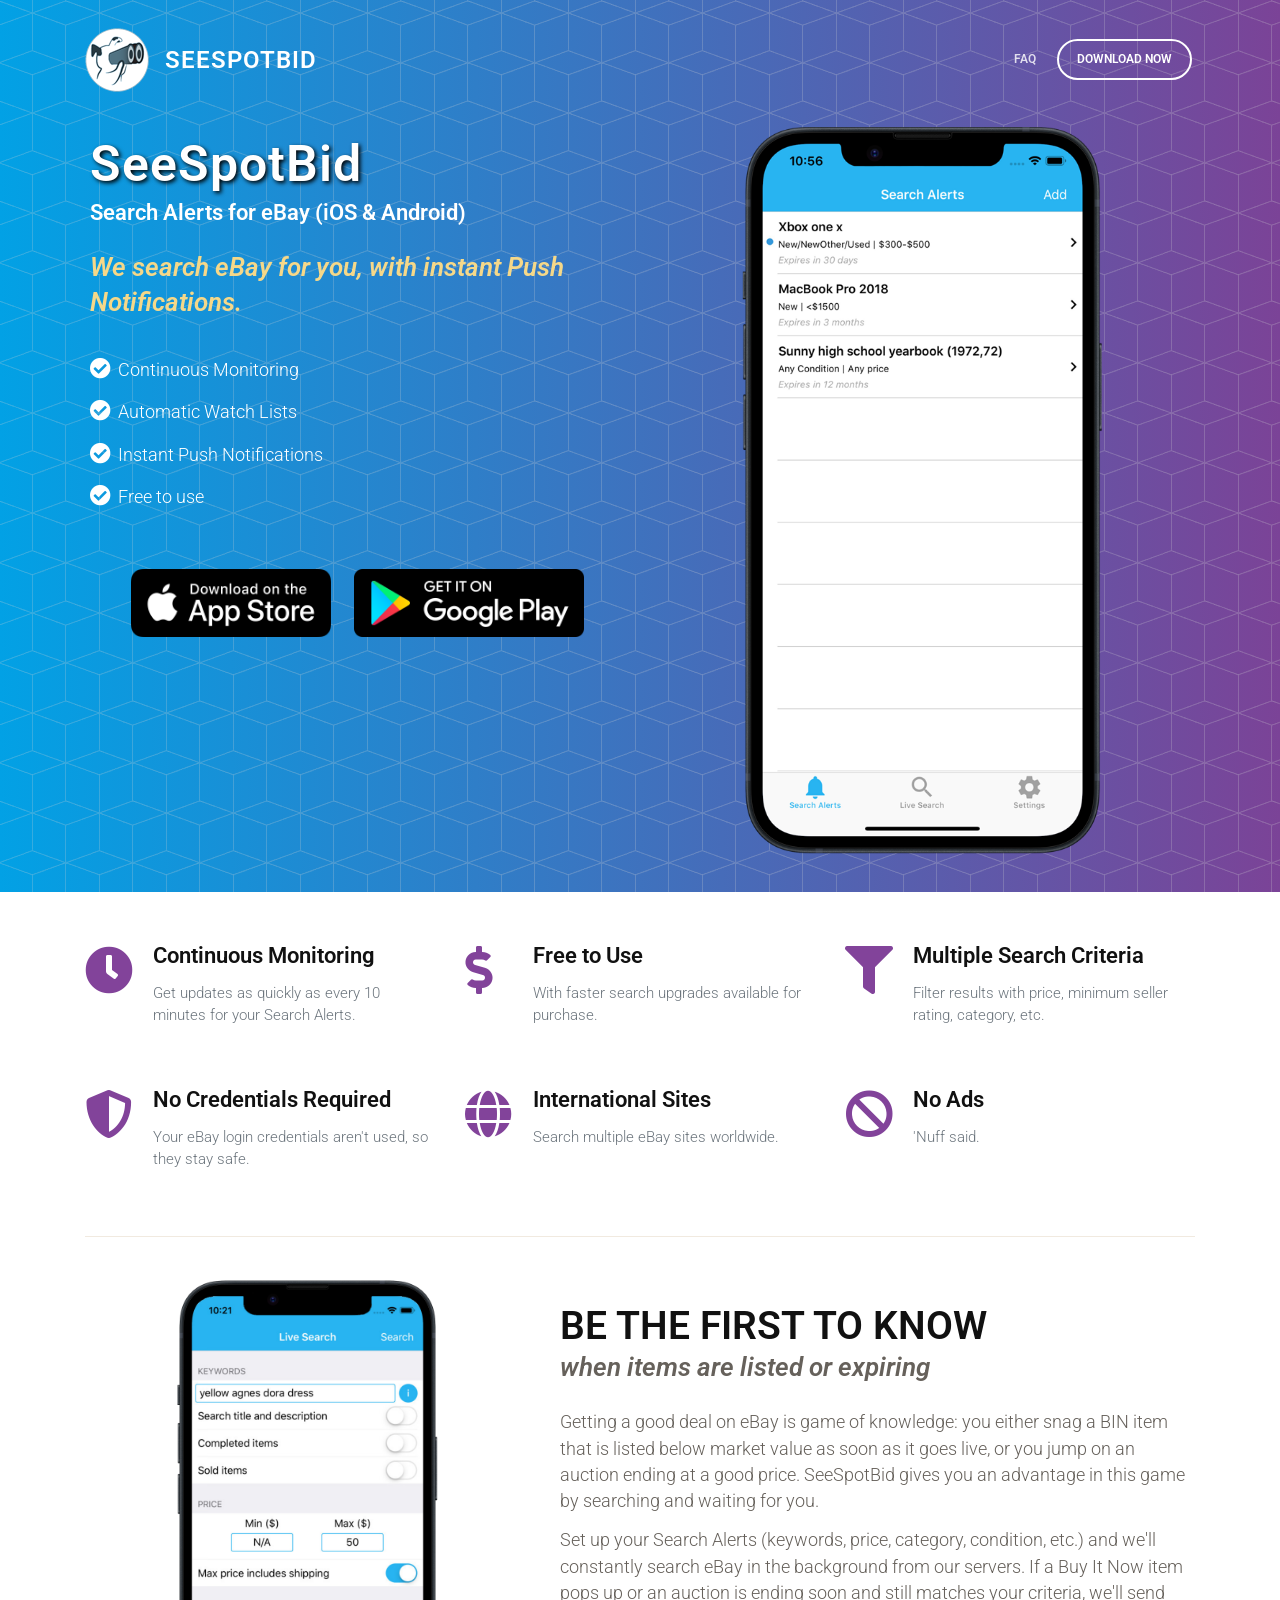
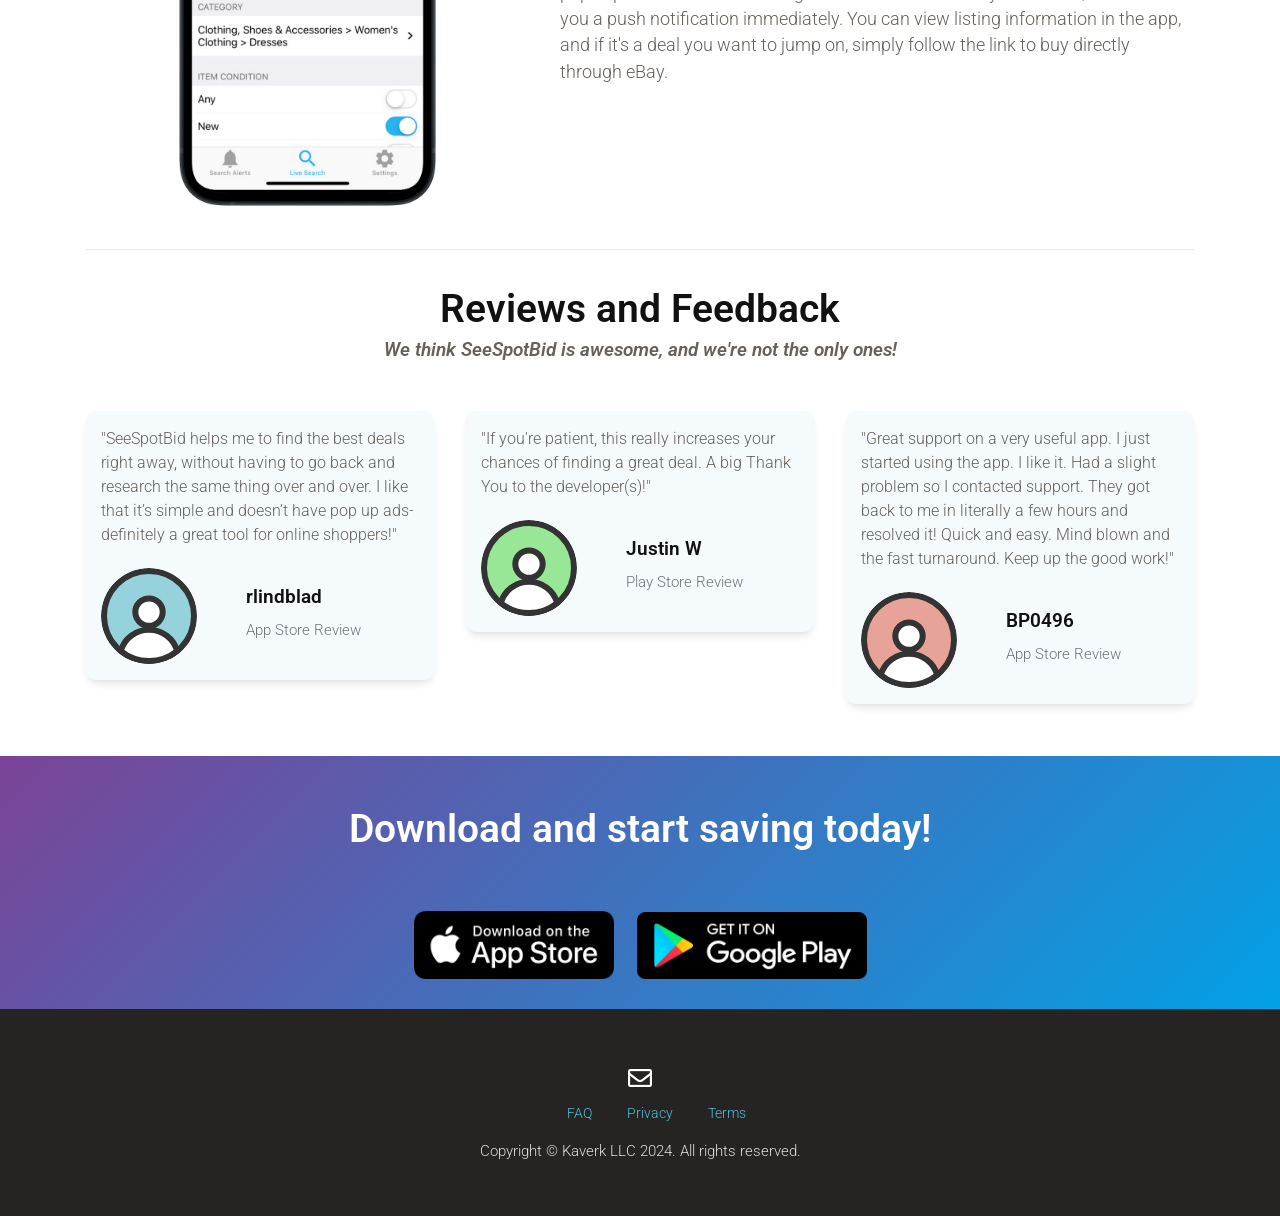
==== index.html @ 59565421 "Adding X advertising tracking code for the ios and android download buttons" ====
<!DOCTYPE html>
<html lang="en-US">

<head>
  <meta charset="UTF-8">
  <meta http-equiv="X-UA-Compatible" content="IE=edge">
  <meta name="viewport" content="width=device-width, initial-scale=1">
  <title>SeeSpotBid - Search Alerts for eBay</title>
  <link href="https://fonts.googleapis.com/css?family=Dosis:600|Roboto:400,700" rel="stylesheet">
  <link rel="stylesheet" href="https://use.fontawesome.com/releases/v5.6.3/css/all.css"
    integrity="sha384-UHRtZLI+pbxtHCWp1t77Bi1L4ZtiqrqD80Kn4Z8NTSRyMA2Fd33n5dQ8lWUE00s/" crossorigin="anonymous">
  <link href="css/bootstrap.min.css?ver=1.1.0" rel="stylesheet">
  <link href="css/paper-kit.min.css?ver=1.1.0" rel="stylesheet">
  <link href="css/main.css?ver=1.1.0" rel="stylesheet">
  <link rel="shortcut icon" href="images/logo.png">
  <style>
    table {
      border-collapse: separate;
      border-spacing: 0;
      width: 100%;
      border: 1px solid #ddd;
      border-radius: 6px;
    }

    th,
    td {
      text-align: center;
      padding: 16px;
    }

    th:first-child,
    td:first-child {
      text-align: left;
    }

    tr:nth-child(even) {
      background-color: #f2f2f2
    }

    .fa-check {
      color: green;
    }

    .fa-remove {
      color: red;
    }

    @media (min-width: 768px) and (max-width: 991.98px) {
    .adjust-iphone-livesearch-image {
      margin-left: -30px;
      margin-top: 20px;
      margin-right: auto;
      display: block
    }
  }
  </style>


  <!-- Smart App Banner -->
  <meta name="apple-itunes-app" content="app-id=1452120217">

  <!-- Twitter conversion tracking base code (SeeSpotBid account)-->
<script>
  !function(e,t,n,s,u,a){e.twq||(s=e.twq=function(){s.exe?s.exe.apply(s,arguments):s.queue.push(arguments);
  },s.version='1.1',s.queue=[],u=t.createElement(n),u.async=!0,u.src='https://static.ads-twitter.com/uwt.js',
  a=t.getElementsByTagName(n)[0],a.parentNode.insertBefore(u,a))}(window,document,'script');
  twq('config','p8vrf');
  </script>
  <!-- End Twitter conversion tracking base code -->
</head>

<body id="top"></body>
  <header>
    <div class="aa-header">
      <nav class="navbar navbar-expand-md navbar-transparent">
        <div class="container"><img class="img-fluid pr-3 aa-logo-img" src="images/logo.png" alt="logo">
          <a class="navbar-brand px-0 py-0" href="#">SeeSpotBid</a>
          <div class="collapse navbar-collapse">
            <ul class="navbar-nav ml-auto">
              <li class="nav-item"><a class="nav-link" href="faq/index.html">FAQ</a></li>
              <li class="nav-item"><a class="btn btn-outline-neutral btn-round" href="#download">Download Now</a></li>
            </ul>
          </div>
           <button class="navbar-toggler navbar-toggler-right text-white" type="button" data-toggle="collapse" data-target="#navbarResponsive" aria-controls="navbarResponsive" aria-expanded="false" aria-label="Toggle navigation"><i class="fas fa-bars"></i>
            </button>
        </div>
      </nav>
      <div class="container aa-header-content text-left text-white" style="padding: 10px 20px">
        <div class="row">
          <div class="col-md-6 col-sm-12">
        <h1 class="text-white mb-0" style="text-shadow: 2px 2px 4px #000000;">SeeSpotBid</h1>
            <h4 class="text-white mt-1 mb-4"> Search Alerts for eBay (iOS & Android)</h4>
            <h3 class="mt-1 mb-4" style="color: #f5d889;"><i>We search eBay for you, with instant Push Notifications.</i></p></h3>
            <ul class="py-1 list-unstyled">
              <li class="py-2"><i class="fa fa-check-circle pr-4" style="font-size: 1.5em" aria-hidden="true"></i><span
                  style="font-size: 1.25em"> Continuous Monitoring</span></li>
              <li class="py-2"><i class="fa fa-check-circle pr-4" style="font-size: 1.5em" aria-hidden="true"></i><span
                  style="font-size: 1.25em"> Automatic Watch Lists</span></li>
              <li class="py-2"><i class="fa fa-check-circle pr-4" style="font-size: 1.5em" aria-hidden="true"></i><span
                  style="font-size: 1.25em"> Instant Push Notifications</span></li>
              <li class="py-2"><i class="fa fa-check-circle pr-4" style="font-size: 1.5em" aria-hidden="true"></i><span
                  style="font-size: 1.25em"> Free to use</span></li>
              </ul>
            <br />
            <div class="div" style="text-align: center">
              <a class="appStoreLink" href="https://apps.apple.com/us/app/seespotbid/id1452120217?ls=1" onclick="twq('event', 'tw-p8vrf-p8vz8', {});">
                <img class="appStore" style="margin: 0px; padding: 10px; width: 220px" src="images/appstore.png">
              </a>
              <a class="playStoreLink"
                href="https://play.google.com/store/apps/details?id=com.kaverk.seespotbid&hl=en_US" onclick="twq('event', 'tw-p8vrf-p8vz9', {});">
                <img class="playStore" style="margin: 0px; padding: 10px; width: 250px" src="images/playstore.png">
              </a>
            </div>
          </div>
          <div class="col-md-6 col-sm-12 text-right"><img class="img-fluid" style="padding: 10px;"
              src="images/iphone1-ssb.png" alt="Image"></div>
        </div>

      </div>
    </div>
  </header>
  <div class="page-content">
    <div>
      <div class="container">
        <div class="aa-product-details section" id="features" style="padding: 20px 0">
          <div class="row">
            <div class="col-lg-4 col-md-6 col-sm-12">
              <div class="icon icon-danger"><i class="fa fa-clock" aria-hidden="true"></i></div>
              <div class="description">
                <div class="h4">Continuous Monitoring</div>
                <p class="text-muted">Get updates as quickly as every 10 minutes for your Search Alerts.</p>
              </div>
            </div>
            <div class="col-lg-4 col-md-6 col-sm-12">
              <div class="icon icon-danger"><i class="fa fa-dollar-sign" aria-hidden="true"></i></div>
              <div class="description">
                <div class="h4">Free to Use</div>
                <p class="text-muted">With faster search upgrades available for purchase.</p>
              </div>
            </div>
            <div class="col-lg-4 col-md-6 col-sm-12">
              <div class="icon icon-danger"><i class="fa fa-filter" aria-hidden="true"></i></div>
              <div class="description">
                <div class="h4">Multiple Search Criteria</div>
                <p class="text-muted">Filter results with price, minimum seller rating, category, etc.</p>
              </div>
            </div>
            <div class="col-lg-4 col-md-6 col-sm-12">
              <div class="icon icon-danger"><i class="fa fa-shield-alt" aria-hidden="true"></i></div>
              <div class="description">
                <div class="h4">No Credentials Required</div>
                <p class="text-muted">Your eBay login credentials aren't used, so they stay safe.</p>
              </div>
            </div>
            <div class="col-lg-4 col-md-6 col-sm-12">
              <div class="icon icon-danger"><i class="fa fa-globe" aria-hidden="true"></i></div>
              <div class="description">
                <div class="h4">International Sites</div>
                <p class="text-muted">Search multiple eBay sites worldwide.</p>
              </div>
            </div>
            <div class="col-lg-4 col-md-6 col-sm-12">
              <div class="icon icon-danger"><i class="fa fa-ban" aria-hidden="true"></i></div>
              <div class="description">
                <div class="h4">No Ads</div>
                <p class="text-muted">'Nuff said.</p>
              </div>
            </div>
          </div>
        </div>
      </div>
      <div class="container">
        <hr />
      </div>
      <div class="aa-product-features section" style="padding: 20px 0">
        <div class="container">
          <div class="row">
              <div class="col-md-5 col-sm-12 order-2 order-md-1 text-center">
                <img class="img-fluid adjust-iphone-livesearch-image" src="images/iphone-livesearch.png" alt="Image" style="max-width: 325px;"/>
              </div>
            <div class="col-md-7 col-sm-12 order-1 order-md-2">
              <h2 class="title mb-0">BE THE FIRST TO KNOW</h2>
              <p class="h3 pt-0 mt-0 mb-3" style="vertical-align: top"><i>when items are listed or expiring</i></p>
              <p class="pt-2" style="font-size: 1.25em">Getting a good deal on eBay is game of knowledge: you either snag a BIN item that is listed below market value as soon as it goes live, or you jump on an auction 
                ending at a good price. SeeSpotBid gives you an advantage in this game by searching and waiting for you.</p>
                <p class="pt-2" style="font-size: 1.25em">Set up your Search Alerts (keywords, price, category, condition, 
                  etc.) and we'll constantly search eBay in the background from our servers. If a Buy It Now item pops up or an auction is ending soon 
                  and still matches your criteria, we'll send you a push notification immediately. You can view listing information 
                  in the app, and if it's a deal you want to jump on, simply follow the link to buy directly through eBay.</p>
            </div>
          </div>
        </div>
      </div>
      
      <div class="container">
        <hr />
      </div>
      <div class="aa-testimonials-section section" style="padding: 20px 0">
        <div class="container">
          <div class="text-center">
            <h2 class="title mt-0 mb-1">Reviews and Feedback</h2>
            <p class="h5 pt-0 mt-0 mb-5" style="vertical-align: top"><i>We think SeeSpotBid is awesome, and we're not
                the only ones!</i></p>
          </div>
          <div class="aa-testimonials">
            <div class="row">
              <div class="col-md-4 mb-3">
                <div class="aa-testimonials-body px-3 py-3">
                  <p style="font-size: 1rem">"SeeSpotBid helps me to find the best deals right away, without having to go back and research the same thing over and over. I like that it’s simple and doesn’t have pop up ads- definitely a great tool for online shoppers!"</p>
                  <div class="row pt-3">
                    <!-- Avatars created at https://getavataaars.com/ -->
                    <div class="col-lg-5 col-md-12"><img class="img-fluid" src="images/unisex-avatar1.svg" alt="Face 1" />
                    </div>
                    <div class="col-lg-7 col-md-12 pt-3">
                      <div class="h5">rlindblad</div>
                      <p class="text-muted">App Store Review</p>
                    </div>
                  </div>
                </div>
              </div>
              <div class="col-md-4 mb-3">
                <div class="aa-testimonials-body px-3 py-3">
                  <p style="font-size: 1rem">"If you're patient, this really increases your chances of finding a great deal. A big Thank You to the developer(s)!"</p>
                  <div class="row pt-3">
                    <div class="col-lg-5 col-md-12"><img class="img-fluid" src="images/unisex-avatar2.svg" alt="Face 2" />
                    </div>
                    <div class="col-lg-7 col-md-12 pt-3">
                      <div class="h5">Justin W</div>
                      <p class="text-muted">Play Store Review</p>
                    </div>
                  </div>
                </div>
              </div>
              <div class="col-md-4 mb-3">
                <div class="aa-testimonials-body px-3 py-3">
                  <p style="font-size: 1rem">"Great support on a very useful app. I just started using the app. I like it. Had a slight problem so I contacted support. They got back to me in literally a few hours and resolved it! Quick and easy. Mind blown and the fast turnaround. Keep up the good work!"</p>
                  <div class="row pt-3">
                    <div class="col-lg-5 col-md-12"><img class="img-fluid" src="images/unisex-avatar3.svg" alt="Face 3" />
                    </div>
                    <div class="col-lg-7 col-md-12 pt-3">
                      <div class="h5">BP0496</div>
                      <p class="text-muted">App Store Review</p>
                    </div>
                  </div>
                </div>
              </div>
            </div>
          </div>
        </div>
      </div>
      <div class="aa-download-section section bg-gradient" id="download" style="padding: 20px 0">
        <div class="container">
          <div class="h2 text-center text-title text-white pb-5">Download and start saving today! </div>

          <div class="row">
            <div class="col-md-12 col-sm-12" style="text-align: center">
              <a class="appStoreLink" href="https://apps.apple.com/us/app/seespotbid/id1452120217?ls=1" onclick="twq('event', 'tw-p8vrf-p8vz8', {});">
                <img class="appStore" style="margin: 0px; padding: 10px; width: 220px" src="images/appstore.png">
              </a>
              <a class="playStoreLink"
                href="https://play.google.com/store/apps/details?id=com.kaverk.seespotbid&hl=en_US" onclick="twq('event', 'tw-p8vrf-p8vz9', {});">
                <img class="playStore" style="margin: 0px; padding: 10px; width: 250px" src="images/playstore.png">
              </a>
            </div>
          </div>
        </div>
      </div>
    </div>
  </div>
  </div>
  <footer class="footer-black aa-footer">
    <div class="container py-5">
      <div class="row text-center">
        <div class="col-md-12">
          <!-- <a class="btn btn-link btn-neutral" href="https://www.twitter.com/tummytamerapp"><i
              class="fab fa-twitter fa-2x" aria-hidden="true"></i></a> -->
          <a class="btn btn-link btn-neutral" href="mailto:support@kaverk.com"><i class="far fa-envelope fa-2x"
              aria-hidden="true"></i></a>
          <div class="col-md-12">
            <a class="mt-3 mx-3"><a class="link-secondary" href="faq/index.html">FAQ</a></a>
            <a class="mt-3 mx-3"><a class="link-secondary" href="privacypolicy/index.html">Privacy</a></a>
            <a class="mt-3 mx-3"><a class="link-primary" href="terms/index.html">Terms</a></a>
            <p class="mt-3">Copyright &copy; Kaverk LLC 2024. All rights reserved.</p>
          </div>
        </div>
      </div>
  </footer>
  <script src="scripts/jquery.min.js?ver=1.1.0"></script>
  <script src="scripts/jquery-ui-1.12.1.custom.min.js?ver=1.1.0"></script>
  <script src="scripts/popper.min.js?ver=1.1.0"></script>
  <script src="scripts/bootstrap.min.js?ver=1.1.0"></script>
  <script src="scripts/paper-kit.js?ver=1.1.0"></script>
  <script src="scripts/main.js?ver=1.1.0"></script>
</body>

</html>
---- css/main.css ----
/* Fonts settings */
body, p, .navbar, .brand, a, .td-name, td, button, input, select, textarea {
  font-family: "Roboto", "Helvetica", Arial, sans-serif; }

h1, .h1, h2, .h2, h3, .h3, h4, .h4, h5, .h5, h6, .h6,
.title, .card-title, .info-title, .footer-brand, .footer-big h5, .footer-big h4, .media .media-heading {
  font-family: "Roboto", "Helvetica", Arial, sans-serif;
  font-weight: 600; }

/* Common Styles */
.title {
  color: #111111; }

.bg-gradient {
  background: linear-gradient(135deg, #7b4397 0%, #02a1e5 100%); }

/* Header Section */
.aa-header {
  background: url("../images/bg-pattern.png"), #7b4397;
        background: url("../images/bg-pattern.png"), -webkit-gradient(linear, right top, left top, from(#7b4397), to(#02a1e5));
        background: url("../images/bg-pattern.png"), linear-gradient(to left, #7b4397, #02a1e5);
  position: relative;
  width: 100%;
  
  min-height: 600px; }
  .aa-header .navbar .navbar-brand {
    font-size: 24px;
    font-family: "Roboto", "Helvetica", Arial, sans-serif;
    font-weight: 600;
    box-shadow: none;
    letter-spacing: 1px;
    opacity: 1; }
  .aa-header .aa-header-content {
    padding-top: 5rem;
    padding-bottom: 6rem; }
  .aa-header .aa-header-content h1 {
    letter-spacing: 1px; }
  @media (max-width: 992px) {
    .aa-header h1 {
      font-size: 38px; }
    .aa-header .aa-header-content img {
      padding-top: 40px; }
    .aa-header .aa-header-content li {
      font-size: 12px; } }
  @media (max-width: 768px) {
    .aa-header .aa-header-content img {
      margin-top: 2px !important;
      padding-top: none !important;
      padding-bottom: 25px; } }
  @media (max-width: 576px) {
    .aa-header .aa-logo-img {
      padding-left: 20px; }
    .aa-header .navbar-brand {
      padding-right: 20px !important; }
    .aa-header .aa-header-content li {
      font-size: 10px; } }

/* Body Section */
.aa-product-details .description {
  overflow: hidden;
  margin-bottom: 1.5rem; }
  .aa-product-details .description .h4 {
    color: #111111;
    padding-bottom: 0.8rem; }

.aa-product-details .icon {
  float: left;
  margin-top: 24px;
  margin-right: 50px;
  font-size: 3rem; }

.aa-screenshots {
  background-color: #F5FAFD; }
  @media (max-width: 992px) {
    .aa-screenshots .carousel-inner .carousel-item img {
      height: 300px; } }
  @media (max-width: 768px) {
    .aa-screenshots .carousel-inner .carousel-item img {
      height: 200px; } }
  @media (max-width: 400px) {
    .aa-screenshots .carousel-inner .carousel-item img {
      height: 150px; } }

.aa-price-package .card {
  box-shadow: rgba(0, 0, 0, 0.1) 0px 0px 10px -1px; }

.aa-price-package .aa-price {
  padding-bottom: 0rem;
  background-color: #F5FAFD; }
  .aa-price-package .aa-price .btn {
    width: 8rem; }
  .aa-price-package .aa-price .aa-price-section {
    padding: 25px 5px;
    background-color: white;
    margin-left: -1.25rem;
    margin-right: -1.25rem;
    font-size: 28px;
    font-family: "Roboto", "Helvetica", Arial, sans-serif;
    font-weight: 600; }
    .aa-price-package .aa-price .aa-price-section span {
      font-family: "Roboto", "Helvetica", Arial, sans-serif;
      font-weight: 600;
      font-size: 38px; }
  .aa-price-package .aa-price ul li {
    line-height: 3;
    border-bottom: 1px dashed #eee; }

.aa-price-package .aa-price-active {
  background-color: white; }
  .aa-price-package .aa-price-active .btn {
    border: none;
    padding-top: .65rem;
    padding-bottom: .65rem; }

.aa-price-package .text-small {
  font-size: 90%;
  line-height: 3;
  opacity: 0.75; }
  .aa-price-package .text-small:hover {
    opacity: 1; }

.aa-testimonials-section .aa-testimonials {
  margin-top: 1rem;
  margin-bottom: 1rem; }
  .aa-testimonials-section .aa-testimonials img {
    border-radius: 100%;
    width: 96px;
    height: auto; }
  .aa-testimonials-section .aa-testimonials .aa-testimonials-body {
    background-color: #F5FAFD;
    padding-left: 2rem;
    padding-right: 2rem;
    padding-top: 2rem;
    padding-bottom: 2rem;
    border-radius: 12px;
    box-shadow: rgba(0, 0, 0, 0.15) 0px 6px 10px -4px; }
  .aa-testimonials-section .aa-testimonials .h5 {
    color: #111111; }
  @media (max-width: 992px) {
    .aa-testimonials-section .aa-testimonials .aa-testimonials-body {
      padding-left: 1rem;
      padding-right: 1rem;
      padding-top: 1rem;
      padding-bottom: 1rem; }
      .aa-testimonials-section .aa-testimonials .aa-testimonials-body p {
        font-size: 12px; } }
  @media (max-width: 768px) {
    .aa-testimonials-section .aa-testimonials .aa-testimonials-body {
      text-align: center; }
    .aa-testimonials-section .aa-testimonials .aa-testimonials-body {
      padding-left: 3rem;
      padding-right: 3rem;
      padding-top: 3rem;
      padding-bottom: 3rem; } }

.aa-download-section i {
  color: #888; }

.aa-download-section .aa-apple:hover i {
  color: #B4B0B0; }

.aa-download-section .aa-android:hover i {
  color: #a4c639; }

.aa-download-section .aa-windows:hover i {
  color: #0078d7; }

.aa-download-section .aa-download-icon {
  padding-left: 40px; }

@media (max-width: 992px) {
  .aa-download-section p {
    font-size: 10px; } }

@media (max-width: 992px) {
  .aa-download-section p {
    font-size: 12px; }
  .aa-download-section .aa-download-icon {
    padding-left: 0px;
    text-align: center; }
  .aa-download-section .aa-download-icon-detail {
    text-align: center; } }

@media (max-width: 576px) {
  .aa-download-section p {
    font-size: 14px; } }

/* Footer sectiom */
.footer-black {
  background-color: #252422;
  color: #DDDDDD; }

.aa-footer a.credit {
  color: inherit;
  border-bottom: 1px dashed; }
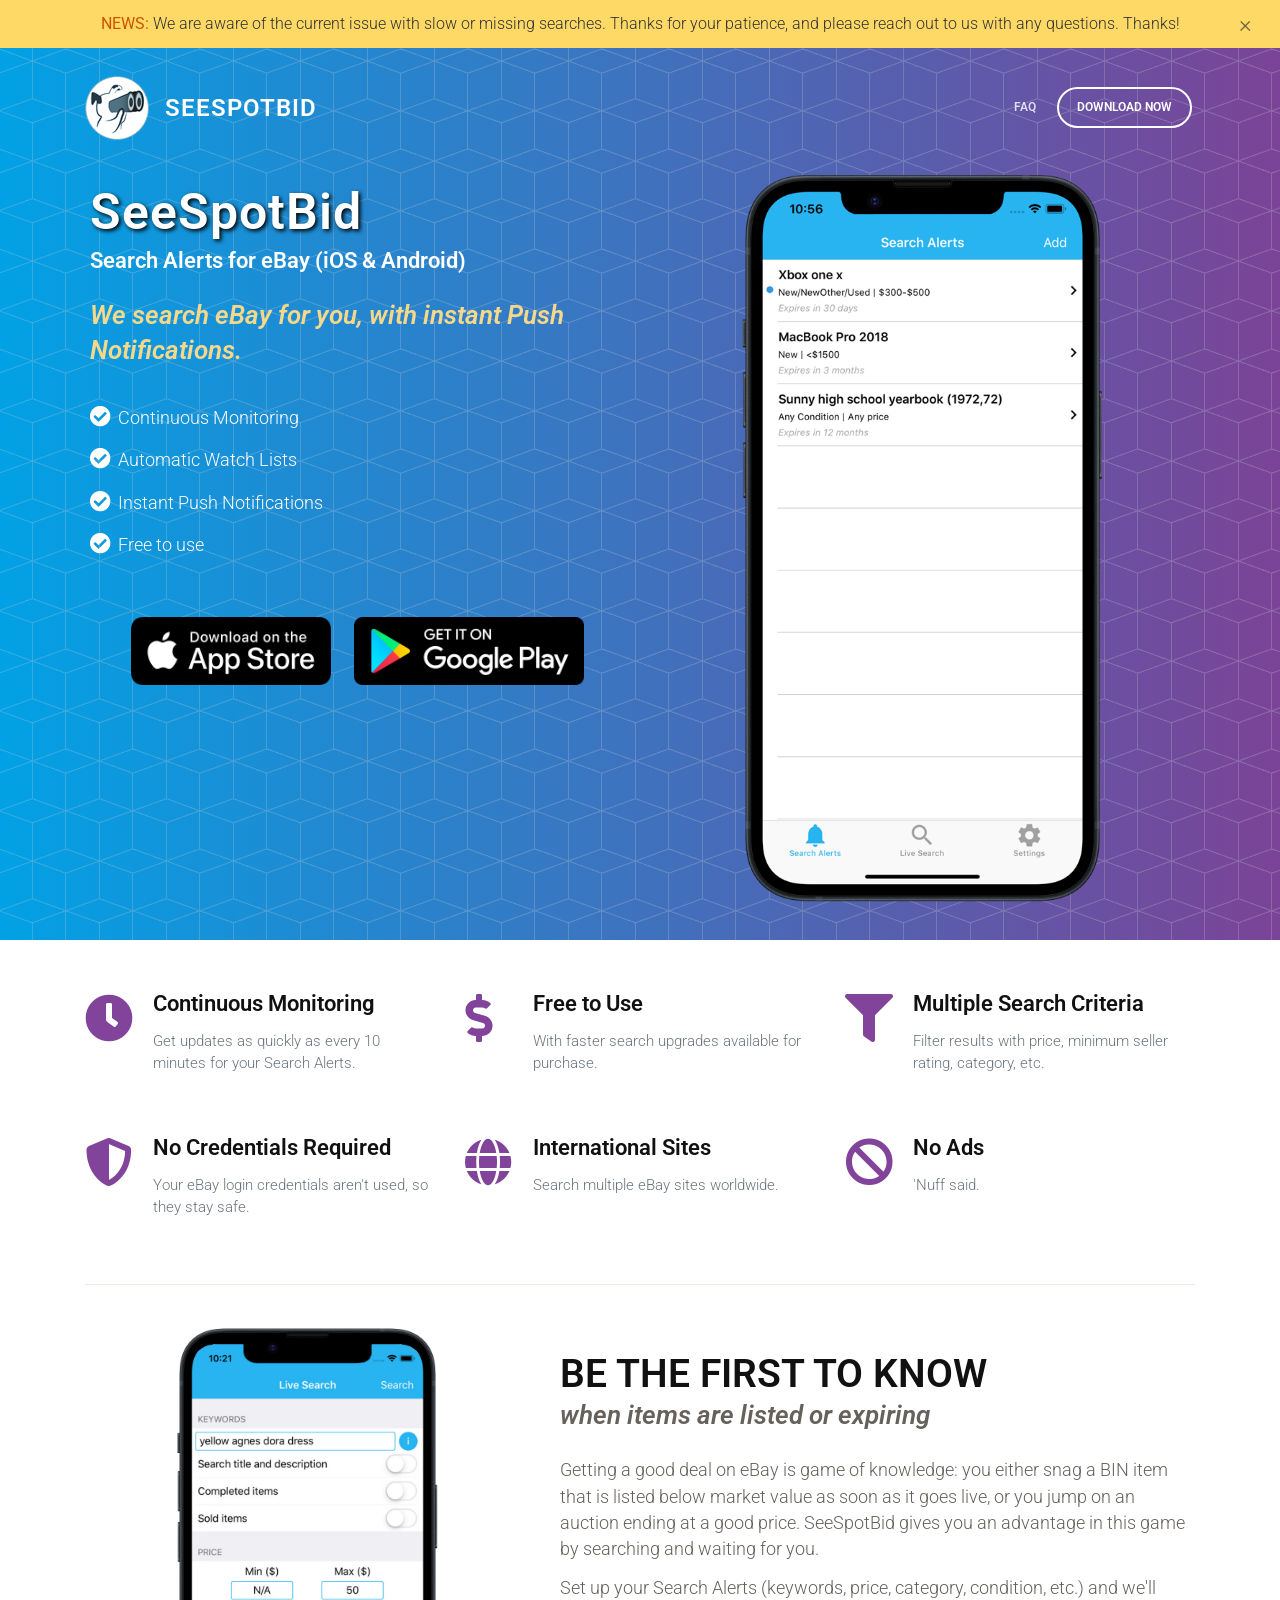
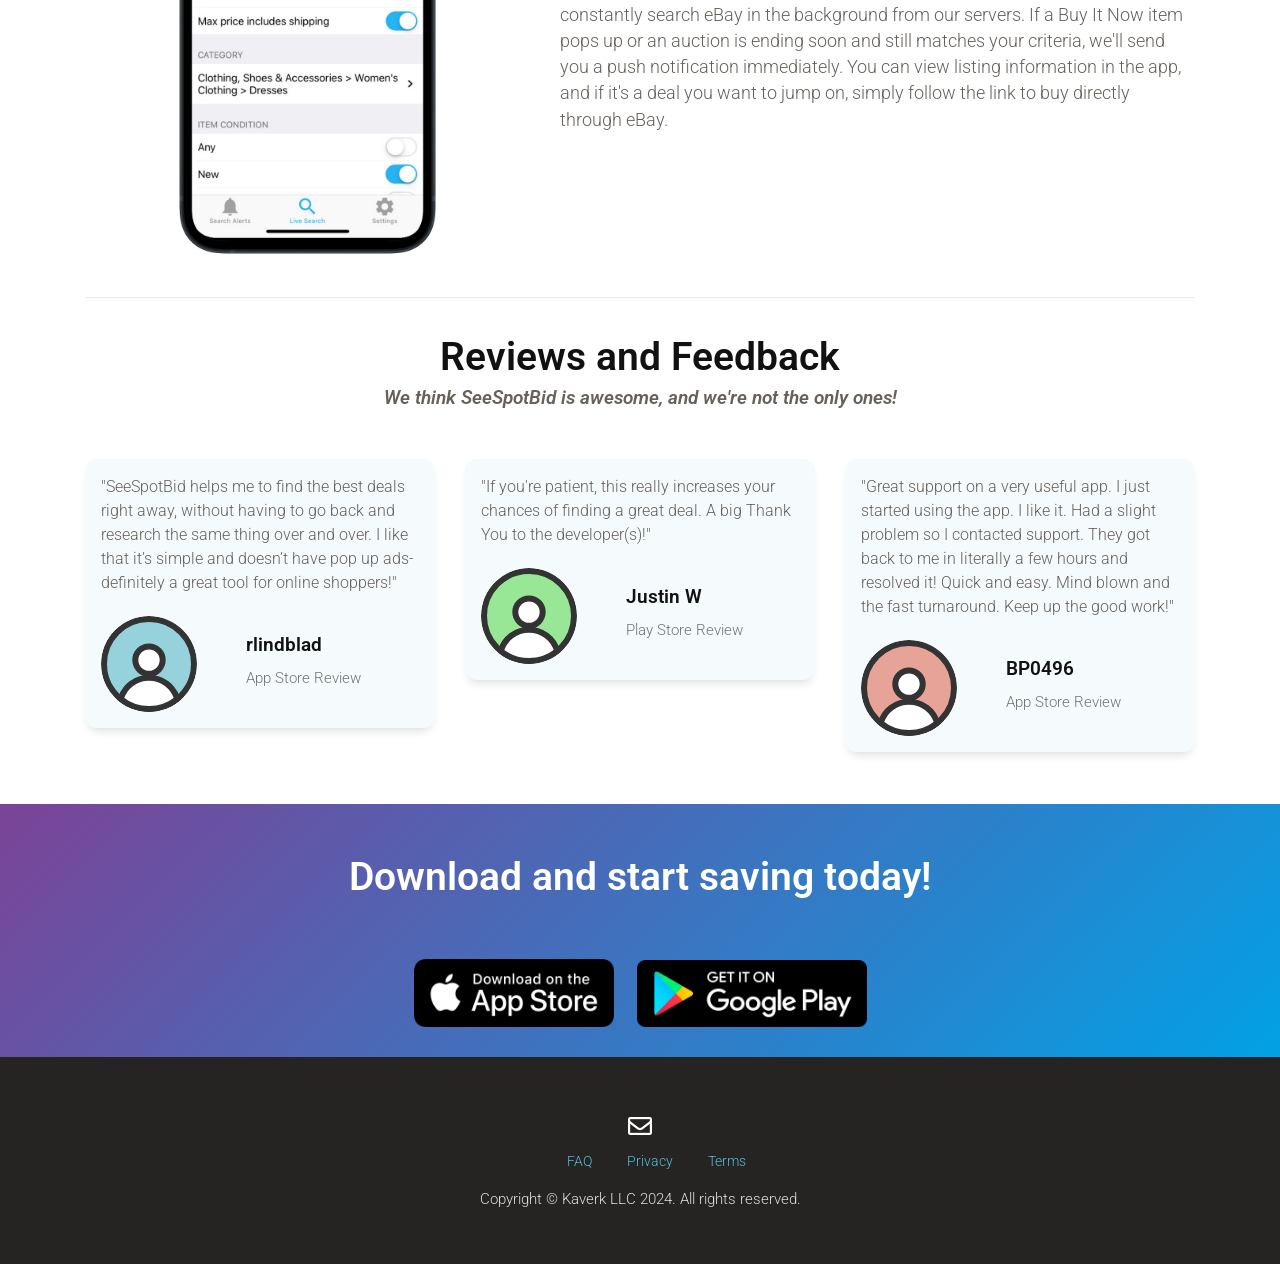
==== commit 01de002e: "Adding an ANNOUNCEMENTS section at the top of main page." ====
--- a/index.html
+++ b/index.html
@@ -53,6 +53,46 @@
       display: block
     }
   }
+
+    /* News Banner Styles */
+    .news-banner {
+      background-color: #ffd966;
+      color: #333;
+      padding: 12px 20px;
+      text-align: center;
+      position: relative;
+      font-size: 16px;
+      box-shadow: 0 2px 4px rgba(0,0,0,0.1);
+    }
+    
+    .news-banner strong {
+      color: #cc5500;
+    }
+    
+    .news-banner-close {
+      position: absolute;
+      right: 20px;
+      top: 50%;
+      transform: translateY(-50%);
+      background: none;
+      border: none;
+      font-size: 24px;
+      color: #333;
+      cursor: pointer;
+      padding: 0;
+      width: 30px;
+      height: 30px;
+      line-height: 1;
+      opacity: 0.7;
+    }
+    
+    .news-banner-close:hover {
+      opacity: 1;
+    }
+    
+    .news-banner.hidden {
+      display: none;
+    }
   </style>
 
 
@@ -69,7 +109,13 @@
   <!-- End Twitter conversion tracking base code -->
 </head>
 
-<body id="top"></body>
+<body id="top">
+  <!-- News Banner -->
+  <div id="newsBanner" class="news-banner">
+    <strong>NEWS:</strong> We are aware of the current issue with slow or missing searches. Thanks for your patience, and please reach out to us with any questions. Thanks!
+    <button class="news-banner-close" onclick="dismissBanner()" aria-label="Dismiss banner">&times;</button>
+  </div>
+
   <header>
     <div class="aa-header">
       <nav class="navbar navbar-expand-md navbar-transparent">
@@ -291,6 +337,19 @@
   <script src="scripts/bootstrap.min.js?ver=1.1.0"></script>
   <script src="scripts/paper-kit.js?ver=1.1.0"></script>
   <script src="scripts/main.js?ver=1.1.0"></script>
+  
+  <!-- News Banner Script -->
+  <script>
+    function dismissBanner() {
+      document.getElementById('newsBanner').classList.add('hidden');
+      localStorage.setItem('newsBannerDismissed', 'true');
+    }
+    
+    // Check if banner was previously dismissed
+    if (localStorage.getItem('newsBannerDismissed') === 'true') {
+      document.getElementById('newsBanner').classList.add('hidden');
+    }
+  </script>
 </body>
 
 </html>
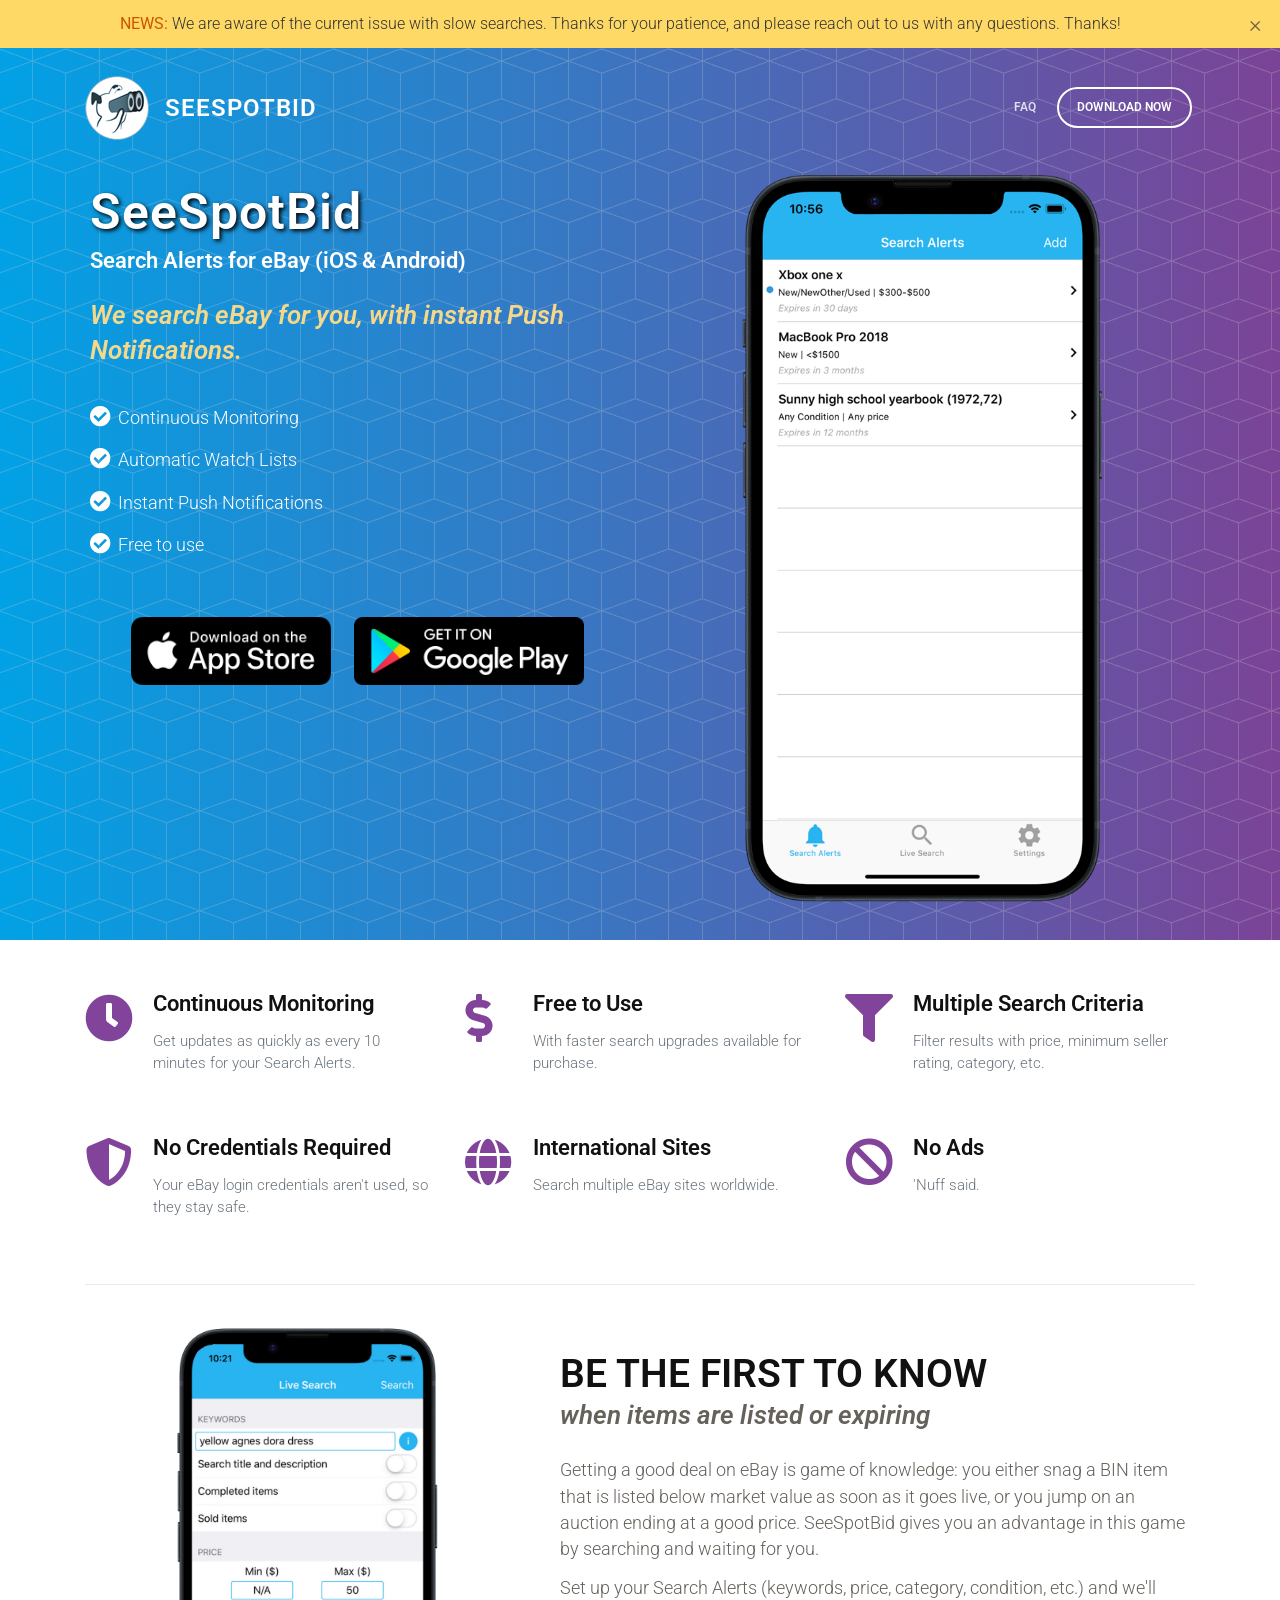
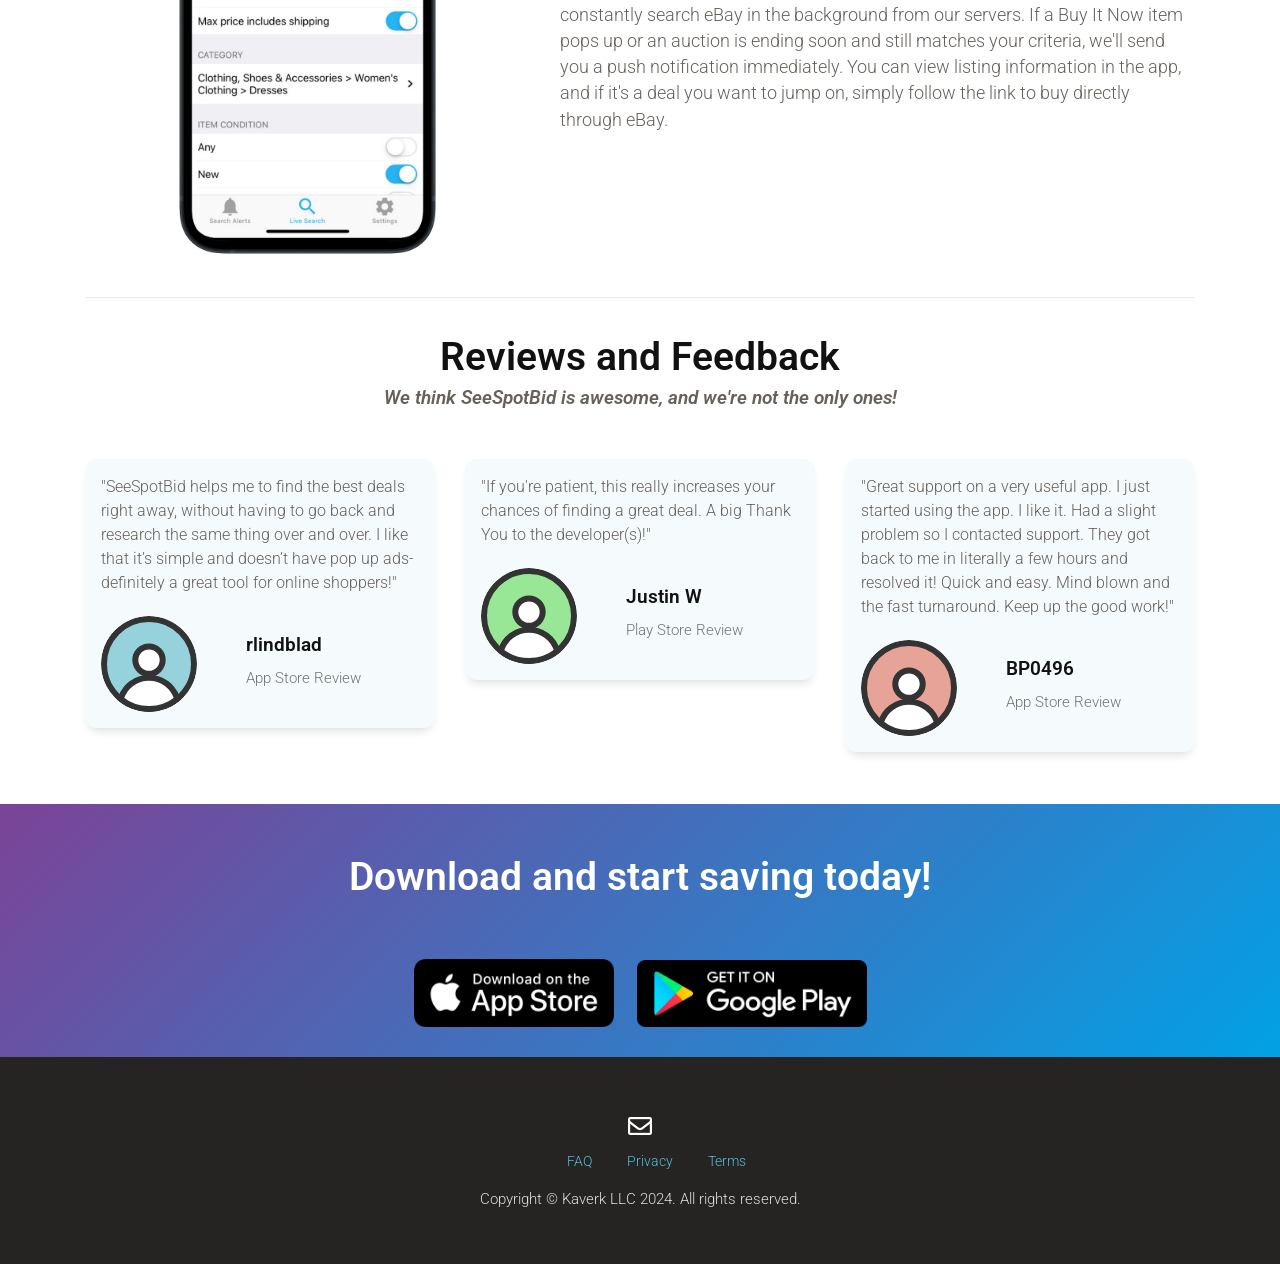
==== commit 4085a167: "Fixed formatting of announcements message for small displays" ====
--- a/index.html
+++ b/index.html
@@ -58,7 +58,7 @@
     .news-banner {
       background-color: #ffd966;
       color: #333;
-      padding: 12px 20px;
+      padding: 12px 60px 12px 20px;
       text-align: center;
       position: relative;
       font-size: 16px;
@@ -71,7 +71,7 @@
     
     .news-banner-close {
       position: absolute;
-      right: 20px;
+      right: 10px;
       top: 50%;
       transform: translateY(-50%);
       background: none;
@@ -84,6 +84,7 @@
       height: 30px;
       line-height: 1;
       opacity: 0.7;
+      flex-shrink: 0;
     }
     
     .news-banner-close:hover {
@@ -92,6 +93,21 @@
     
     .news-banner.hidden {
       display: none;
+    }
+    
+    /* Mobile adjustments for news banner */
+    @media (max-width: 576px) {
+      .news-banner {
+        padding: 12px 50px 12px 15px;
+        font-size: 14px;
+      }
+      
+      .news-banner-close {
+        right: 5px;
+        font-size: 20px;
+        width: 25px;
+        height: 25px;
+      }
     }
   </style>
 
@@ -112,7 +128,7 @@
 <body id="top">
   <!-- News Banner -->
   <div id="newsBanner" class="news-banner">
-    <strong>NEWS:</strong> We are aware of the current issue with slow or missing searches. Thanks for your patience, and please reach out to us with any questions. Thanks!
+    <strong>NEWS:</strong> We are aware of the current issue with slow searches. Thanks for your patience, and please reach out to us with any questions. Thanks!
     <button class="news-banner-close" onclick="dismissBanner()" aria-label="Dismiss banner">&times;</button>
   </div>
 
@@ -342,12 +358,6 @@
   <script>
     function dismissBanner() {
       document.getElementById('newsBanner').classList.add('hidden');
-      localStorage.setItem('newsBannerDismissed', 'true');
-    }
-    
-    // Check if banner was previously dismissed
-    if (localStorage.getItem('newsBannerDismissed') === 'true') {
-      document.getElementById('newsBanner').classList.add('hidden');
     }
   </script>
 </body>
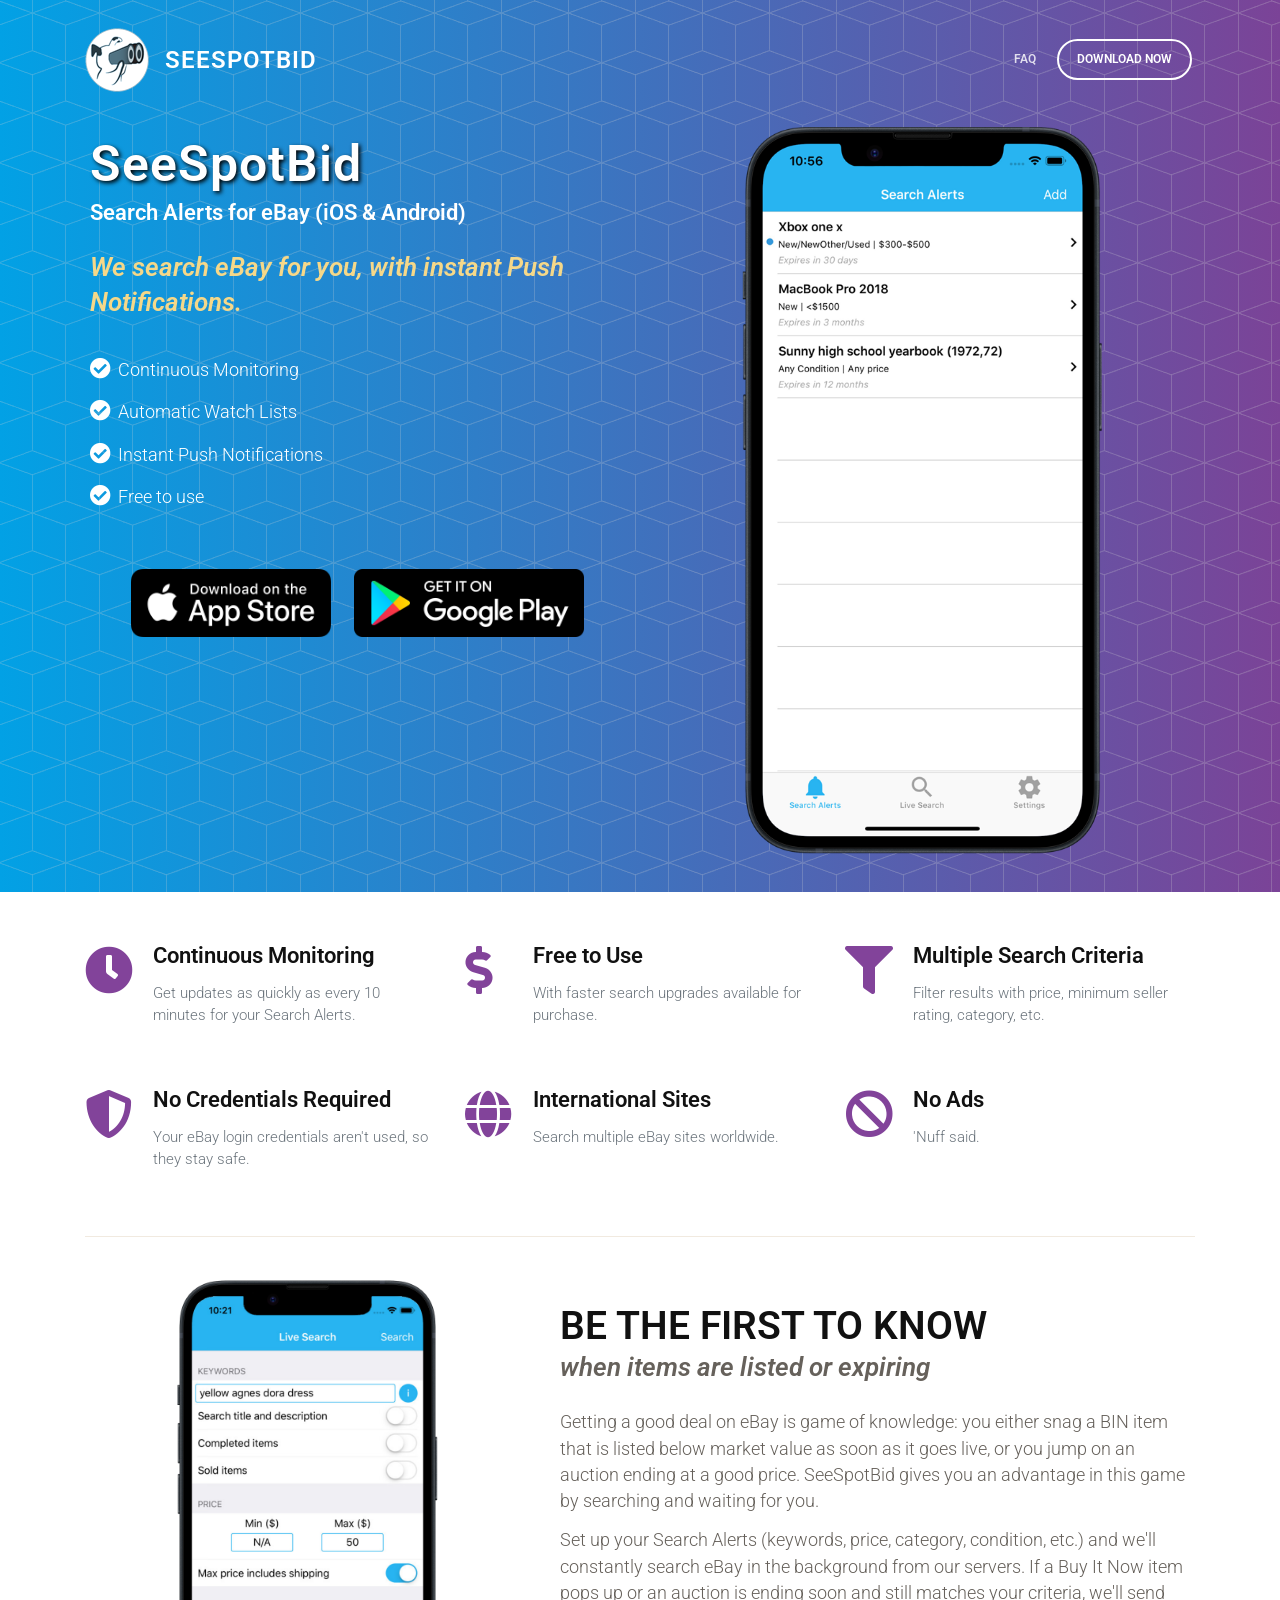
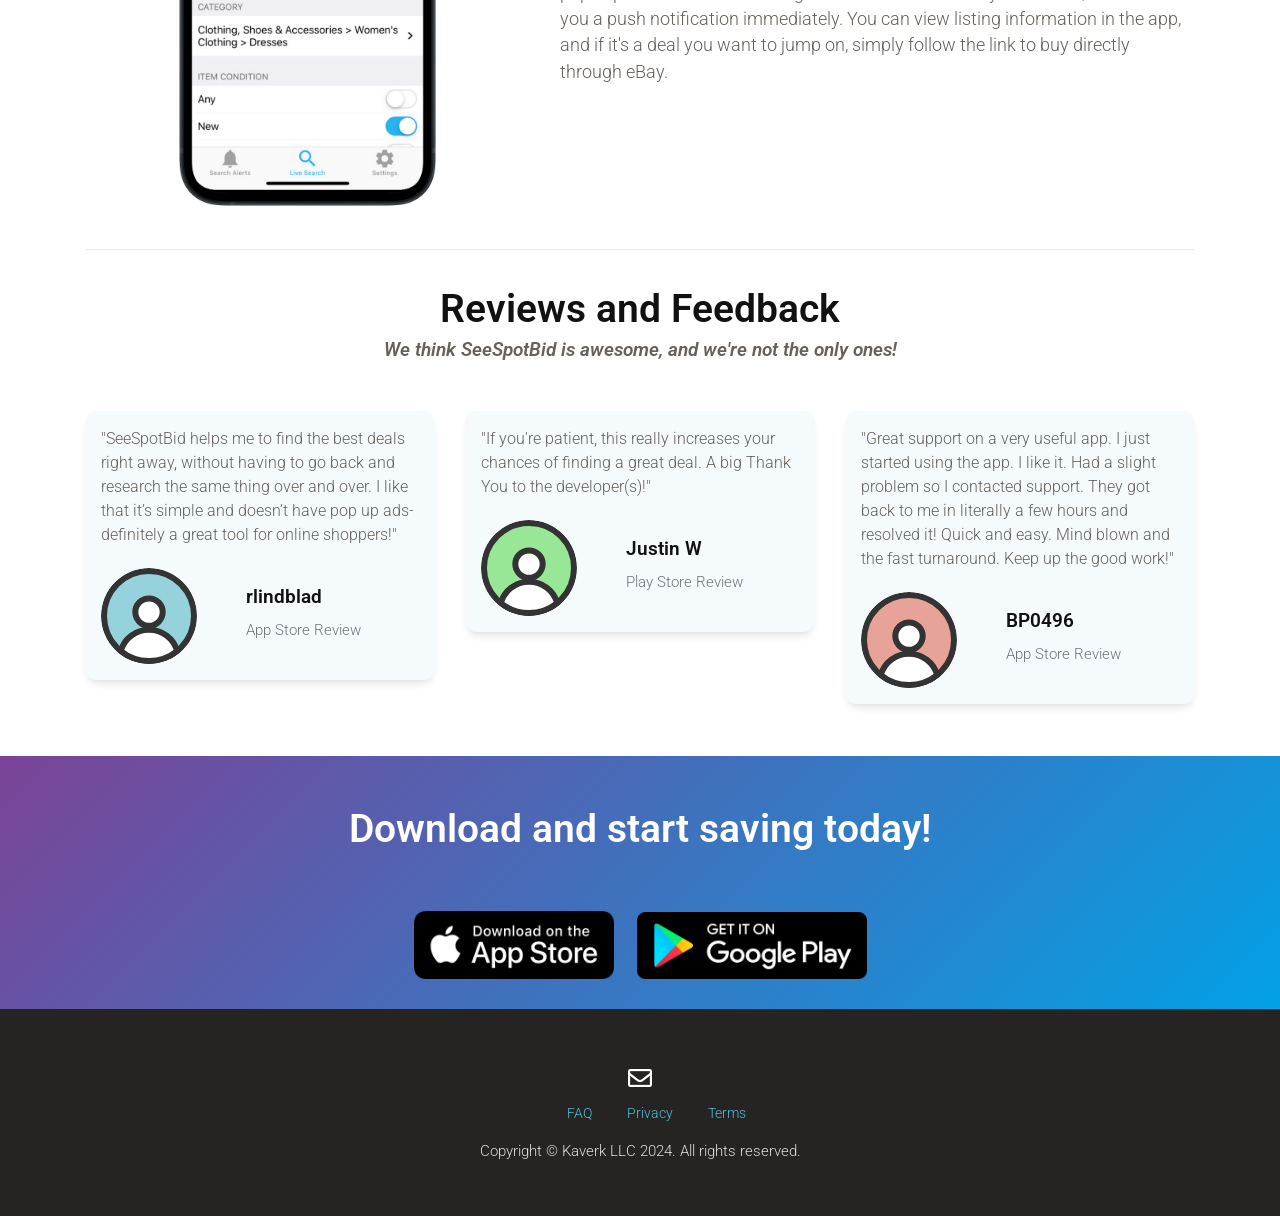
==== commit 2b1a29f2: "Removed news announcement banner (ebay seems to be behaving now)" ====
--- a/index.html
+++ b/index.html
@@ -127,10 +127,10 @@
 
 <body id="top">
   <!-- News Banner -->
-  <div id="newsBanner" class="news-banner">
+  <!-- <div id="newsBanner" class="news-banner">
     <strong>NEWS:</strong> We are aware of the current issue with slow searches. Thanks for your patience, and please reach out to us with any questions. Thanks!
     <button class="news-banner-close" onclick="dismissBanner()" aria-label="Dismiss banner">&times;</button>
-  </div>
+  </div> -->
 
   <header>
     <div class="aa-header">
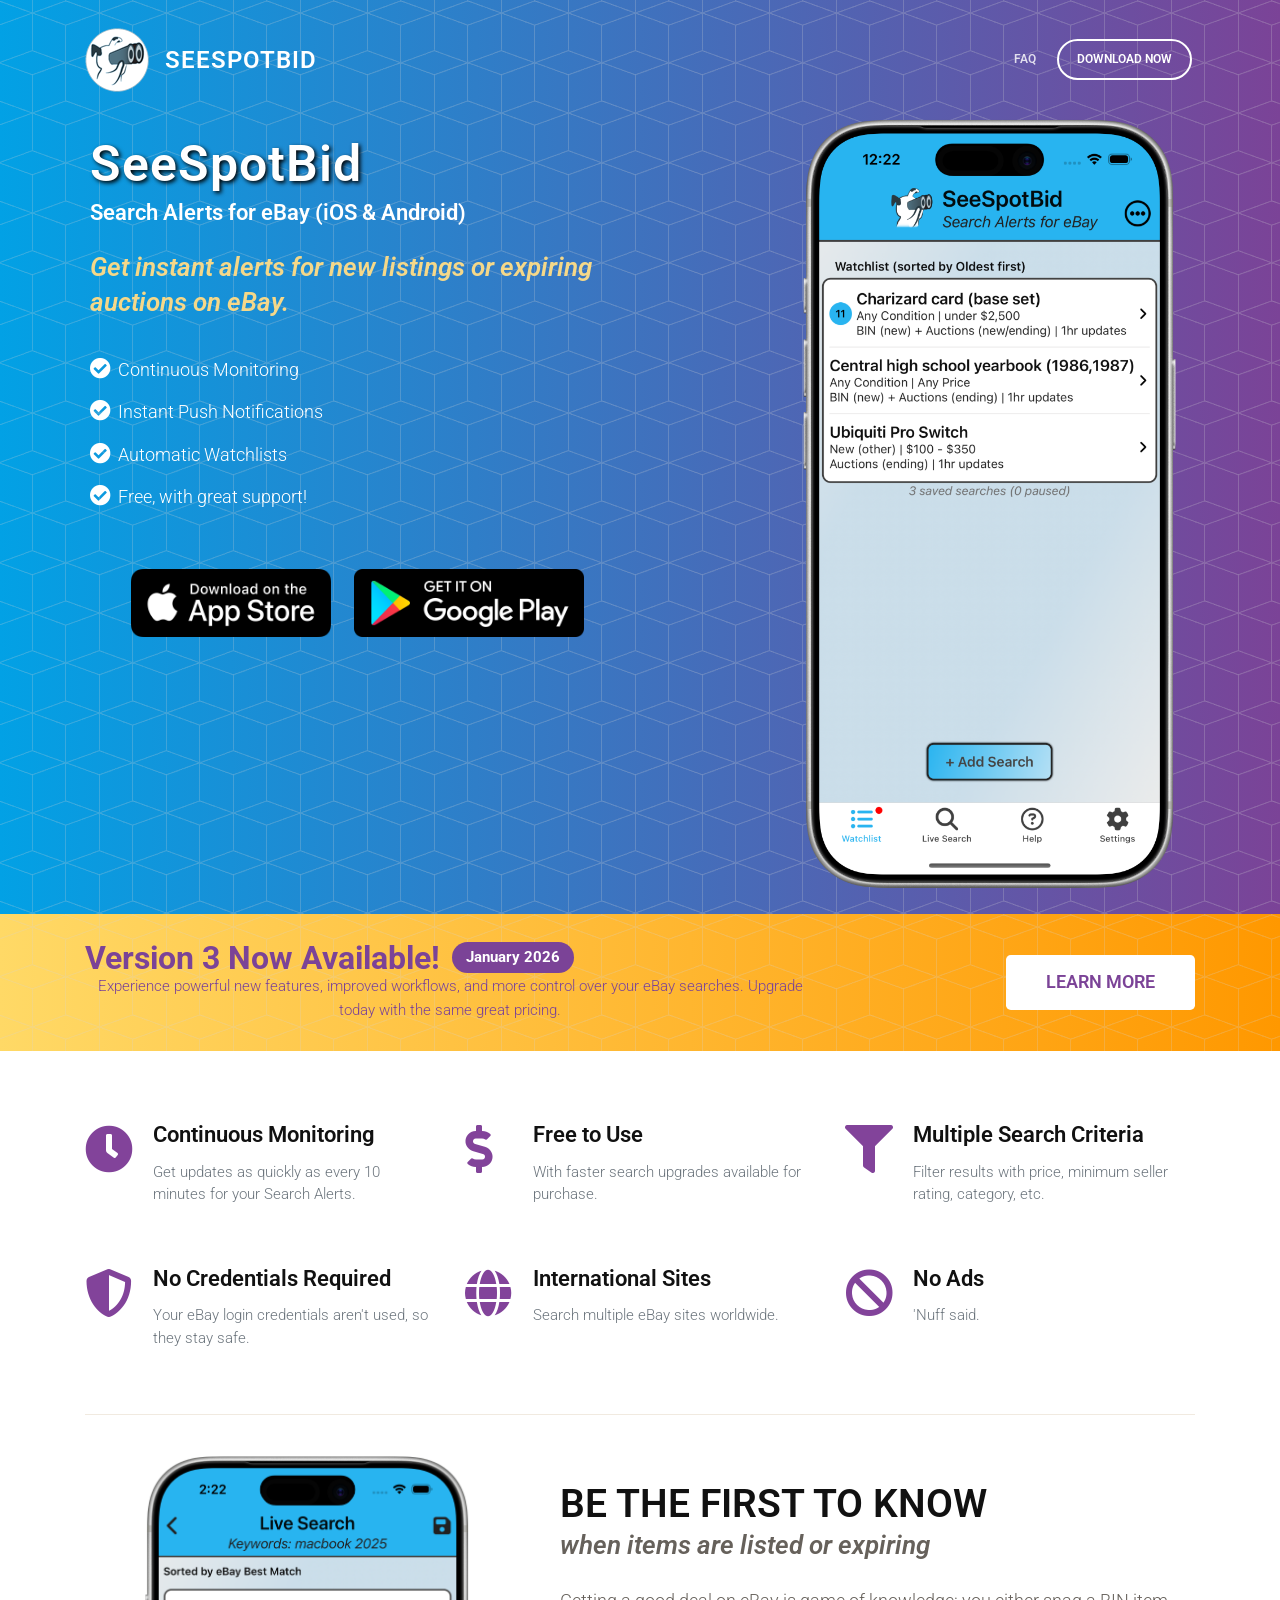
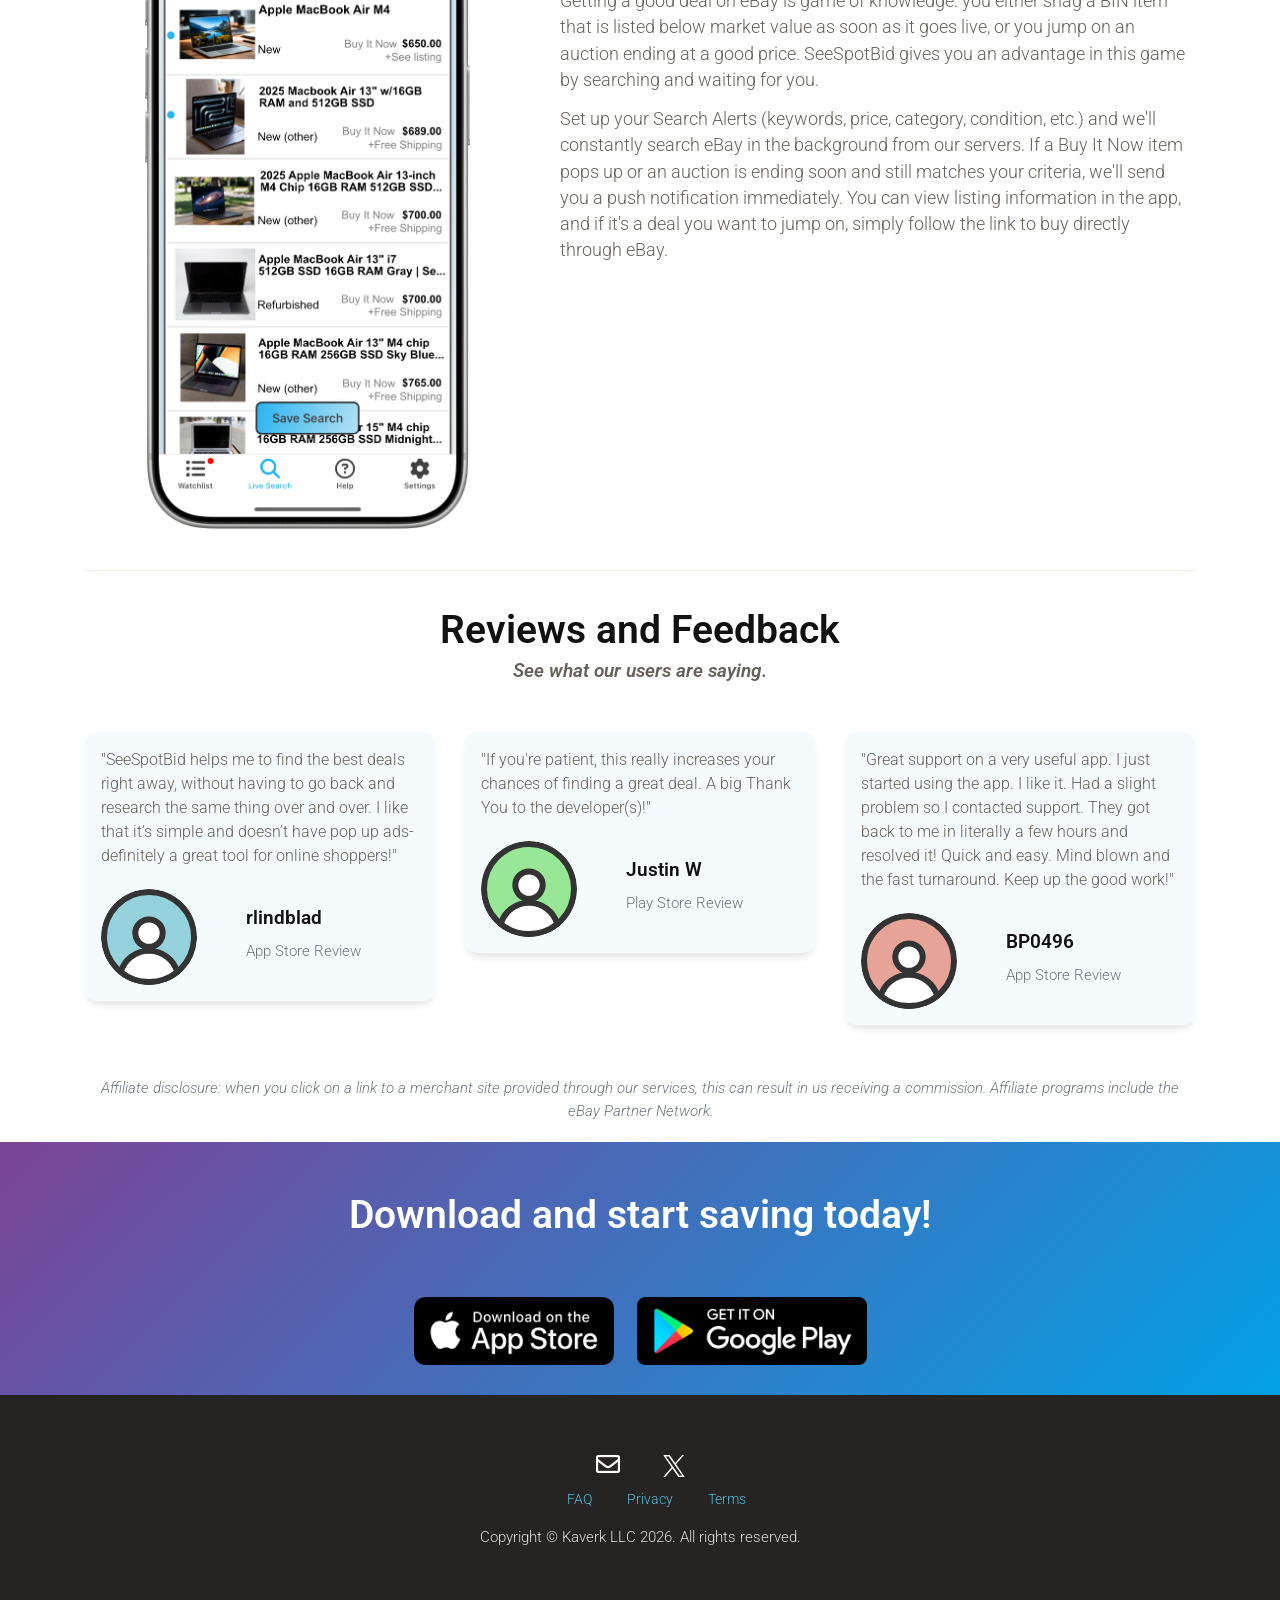
==== commit 9109510b: "Updated website for v3: new screenshots, new "Version 3 Now Available" announcement with new "What's" ====
--- a/index.html
+++ b/index.html
@@ -109,6 +109,105 @@
         height: 25px;
       }
     }
+
+    /* Version 3 Announcement Section */
+    .aa-v3-announcement {
+      background: url("images/bg-pattern.png"), linear-gradient(90deg, #ffd966 0%, #ff9800 100%);
+      padding: 28px 0;
+      color: #7b4397;
+      margin-bottom: 20px;
+      text-align: center;
+    }
+
+    .aa-v3-announcement h2 {
+      color: #7b4397;
+      font-size: 2rem;
+      font-weight: 700;
+      margin-bottom: 0.5rem;
+    }
+
+    .aa-v3-announcement .v3-headline {
+      display: flex;
+      align-items: center;
+      gap: 12px;
+    }
+
+    .aa-v3-announcement .v3-timestamp {
+      display: inline-block;
+      color: #ffffff;
+      font-weight: 700;
+      background: #7b4397;
+      padding: 8px 14px !important;
+      border-radius: 999px;
+      border: none;
+      box-shadow: none;
+      font-size: 0.95rem;
+      line-height: 1;
+      vertical-align: middle;
+    }
+
+    .aa-v3-announcement .v3-headline h2 {
+      margin: 0;
+      line-height: 1;
+      display: inline-block;
+      vertical-align: middle;
+    }
+    .aa-v3-announcement .v3-headline > * {
+      display: block;
+      margin: 0;
+      padding: 0;
+    }
+    .aa-v3-announcement .v3-headline h2 {
+      margin: 0 !important;
+      line-height: 1 !important;
+      padding: 0 !important;
+    }
+
+    .aa-v3-announcement p {
+      margin-bottom: 0;
+      line-height: 1.6;
+      color: #7b4397;
+    }
+
+    .aa-v3-announcement .btn-primary {
+      background-color: white;
+      color: #7b4397;
+      border: none;
+      font-weight: 600;
+      padding: 12px 40px;
+      font-size: 1.1rem;
+      transition: all 0.3s ease;
+    }
+
+    .aa-v3-announcement .btn-primary:hover {
+      background-color: #f0f0f0;
+      color: #02a1e5;
+      transform: translateY(-2px);
+      box-shadow: 0 4px 8px rgba(0,0,0,0.2);
+    }
+
+    @media (max-width: 768px) {
+      .aa-v3-announcement h2 {
+        font-size: 1.8rem;
+      }
+
+      .aa-v3-announcement p {
+        font-size: 1rem;
+      }
+
+      .aa-v3-announcement {
+        text-align: center;
+        padding: 30px 0;
+      }
+
+      .aa-v3-announcement .text-md-right {
+        margin-top: 20px;
+      }
+
+      .aa-v3-announcement .btn-primary {
+        width: 100%;
+      }
+    }
   </style>
 
 
@@ -152,16 +251,16 @@
           <div class="col-md-6 col-sm-12">
         <h1 class="text-white mb-0" style="text-shadow: 2px 2px 4px #000000;">SeeSpotBid</h1>
             <h4 class="text-white mt-1 mb-4"> Search Alerts for eBay (iOS & Android)</h4>
-            <h3 class="mt-1 mb-4" style="color: #f5d889;"><i>We search eBay for you, with instant Push Notifications.</i></p></h3>
+            <h3 class="mt-1 mb-4" style="color: #f5d889;"><i>Get instant alerts for new listings or expiring auctions on eBay.</i></p></h3>
             <ul class="py-1 list-unstyled">
               <li class="py-2"><i class="fa fa-check-circle pr-4" style="font-size: 1.5em" aria-hidden="true"></i><span
                   style="font-size: 1.25em"> Continuous Monitoring</span></li>
-              <li class="py-2"><i class="fa fa-check-circle pr-4" style="font-size: 1.5em" aria-hidden="true"></i><span
-                  style="font-size: 1.25em"> Automatic Watch Lists</span></li>
-              <li class="py-2"><i class="fa fa-check-circle pr-4" style="font-size: 1.5em" aria-hidden="true"></i><span
+               <li class="py-2"><i class="fa fa-check-circle pr-4" style="font-size: 1.5em" aria-hidden="true"></i><span
                   style="font-size: 1.25em"> Instant Push Notifications</span></li>
               <li class="py-2"><i class="fa fa-check-circle pr-4" style="font-size: 1.5em" aria-hidden="true"></i><span
-                  style="font-size: 1.25em"> Free to use</span></li>
+                  style="font-size: 1.25em"> Automatic Watchlists</span></li>
+              <li class="py-2"><i class="fa fa-check-circle pr-4" style="font-size: 1.5em" aria-hidden="true"></i><span
+                  style="font-size: 1.25em"> Free, with great support!</span></li>
               </ul>
             <br />
             <div class="div" style="text-align: center">
@@ -174,8 +273,7 @@
               </a>
             </div>
           </div>
-          <div class="col-md-6 col-sm-12 text-right"><img class="img-fluid" style="padding: 10px;"
-              src="images/iphone1-ssb.png" alt="Image"></div>
+            <div class="col-md-6 col-sm-12 text-right"><img class="img-fluid" style="padding: 10px; width: 75%;" src="images/Screenshot-Watchlist.png" alt="Image"></div>
         </div>
 
       </div>
@@ -183,6 +281,24 @@
   </header>
   <div class="page-content">
     <div>
+      <!-- Version 3 Announcement Section -->
+      <div class="aa-v3-announcement bg-gradient">
+        <div class="container">
+          <div class="row align-items-center">
+            <div class="col-md-8">
+              <div class="v3-headline">
+                <h2 class="mb-2">Version 3 Now Available!</h2>
+                <span class="v3-timestamp">January 2026</span>
+              </div>
+              <p style="font-size: 1.1em;">Experience powerful new features, improved workflows, and more control over your eBay searches. Upgrade today with the same great pricing.</p>
+            </div>
+            <div class="col-md-4 text-md-right text-center">
+              <a href="v3features.html" class="btn btn-primary btn-lg">Learn More</a>
+            </div>
+          </div>
+        </div>
+      </div>
+
       <div class="container">
         <div class="aa-product-details section" id="features" style="padding: 20px 0">
           <div class="row">
@@ -238,7 +354,7 @@
         <div class="container">
           <div class="row">
               <div class="col-md-5 col-sm-12 order-2 order-md-1 text-center">
-                <img class="img-fluid adjust-iphone-livesearch-image" src="images/iphone-livesearch.png" alt="Image" style="max-width: 325px;"/>
+                <img class="img-fluid adjust-iphone-livesearch-image" src="images/Screenshot-SearchResultsGen.png" alt="Image" style="width: 75%;"/>
               </div>
             <div class="col-md-7 col-sm-12 order-1 order-md-2">
               <h2 class="title mb-0">BE THE FIRST TO KNOW</h2>
@@ -261,8 +377,7 @@
         <div class="container">
           <div class="text-center">
             <h2 class="title mt-0 mb-1">Reviews and Feedback</h2>
-            <p class="h5 pt-0 mt-0 mb-5" style="vertical-align: top"><i>We think SeeSpotBid is awesome, and we're not
-                the only ones!</i></p>
+            <p class="h5 pt-0 mt-0 mb-5" style="vertical-align: top"><i>See what our users are saying.</i></p>
           </div>
           <div class="aa-testimonials">
             <div class="row">
@@ -309,6 +424,9 @@
             </div>
           </div>
         </div>
+      </div>
+      <div class="container">
+        <p class="text-muted text-center" style="font-style: italic; margin-bottom: 20px;">Affiliate disclosure: when you click on a link to a merchant site provided through our services, this can result in us receiving a commission. Affiliate programs include the eBay Partner Network.</p>
       </div>
       <div class="aa-download-section section bg-gradient" id="download" style="padding: 20px 0">
         <div class="container">
@@ -334,15 +452,15 @@
     <div class="container py-5">
       <div class="row text-center">
         <div class="col-md-12">
-          <!-- <a class="btn btn-link btn-neutral" href="https://www.twitter.com/tummytamerapp"><i
-              class="fab fa-twitter fa-2x" aria-hidden="true"></i></a> -->
-          <a class="btn btn-link btn-neutral" href="mailto:support@kaverk.com"><i class="far fa-envelope fa-2x"
-              aria-hidden="true"></i></a>
+            <a class="btn btn-link btn-neutral" href="mailto:support@kaverk.com"><i class="far fa-envelope fa-2x" aria-hidden="true"></i></a>
+            <a class="btn btn-link btn-neutral" href="https://www.x.com/seespotbid" target="_blank" rel="noopener" title="SeeSpotBid on X">
+              <img src="images/xlogo.svg" alt="X logo" style="width:22px; height:22px; vertical-align:middle;">
+            </a>
           <div class="col-md-12">
             <a class="mt-3 mx-3"><a class="link-secondary" href="faq/index.html">FAQ</a></a>
             <a class="mt-3 mx-3"><a class="link-secondary" href="privacypolicy/index.html">Privacy</a></a>
             <a class="mt-3 mx-3"><a class="link-primary" href="terms/index.html">Terms</a></a>
-            <p class="mt-3">Copyright &copy; Kaverk LLC 2024. All rights reserved.</p>
+            <p class="mt-3">Copyright &copy; Kaverk LLC 2026. All rights reserved.</p>
           </div>
         </div>
       </div>
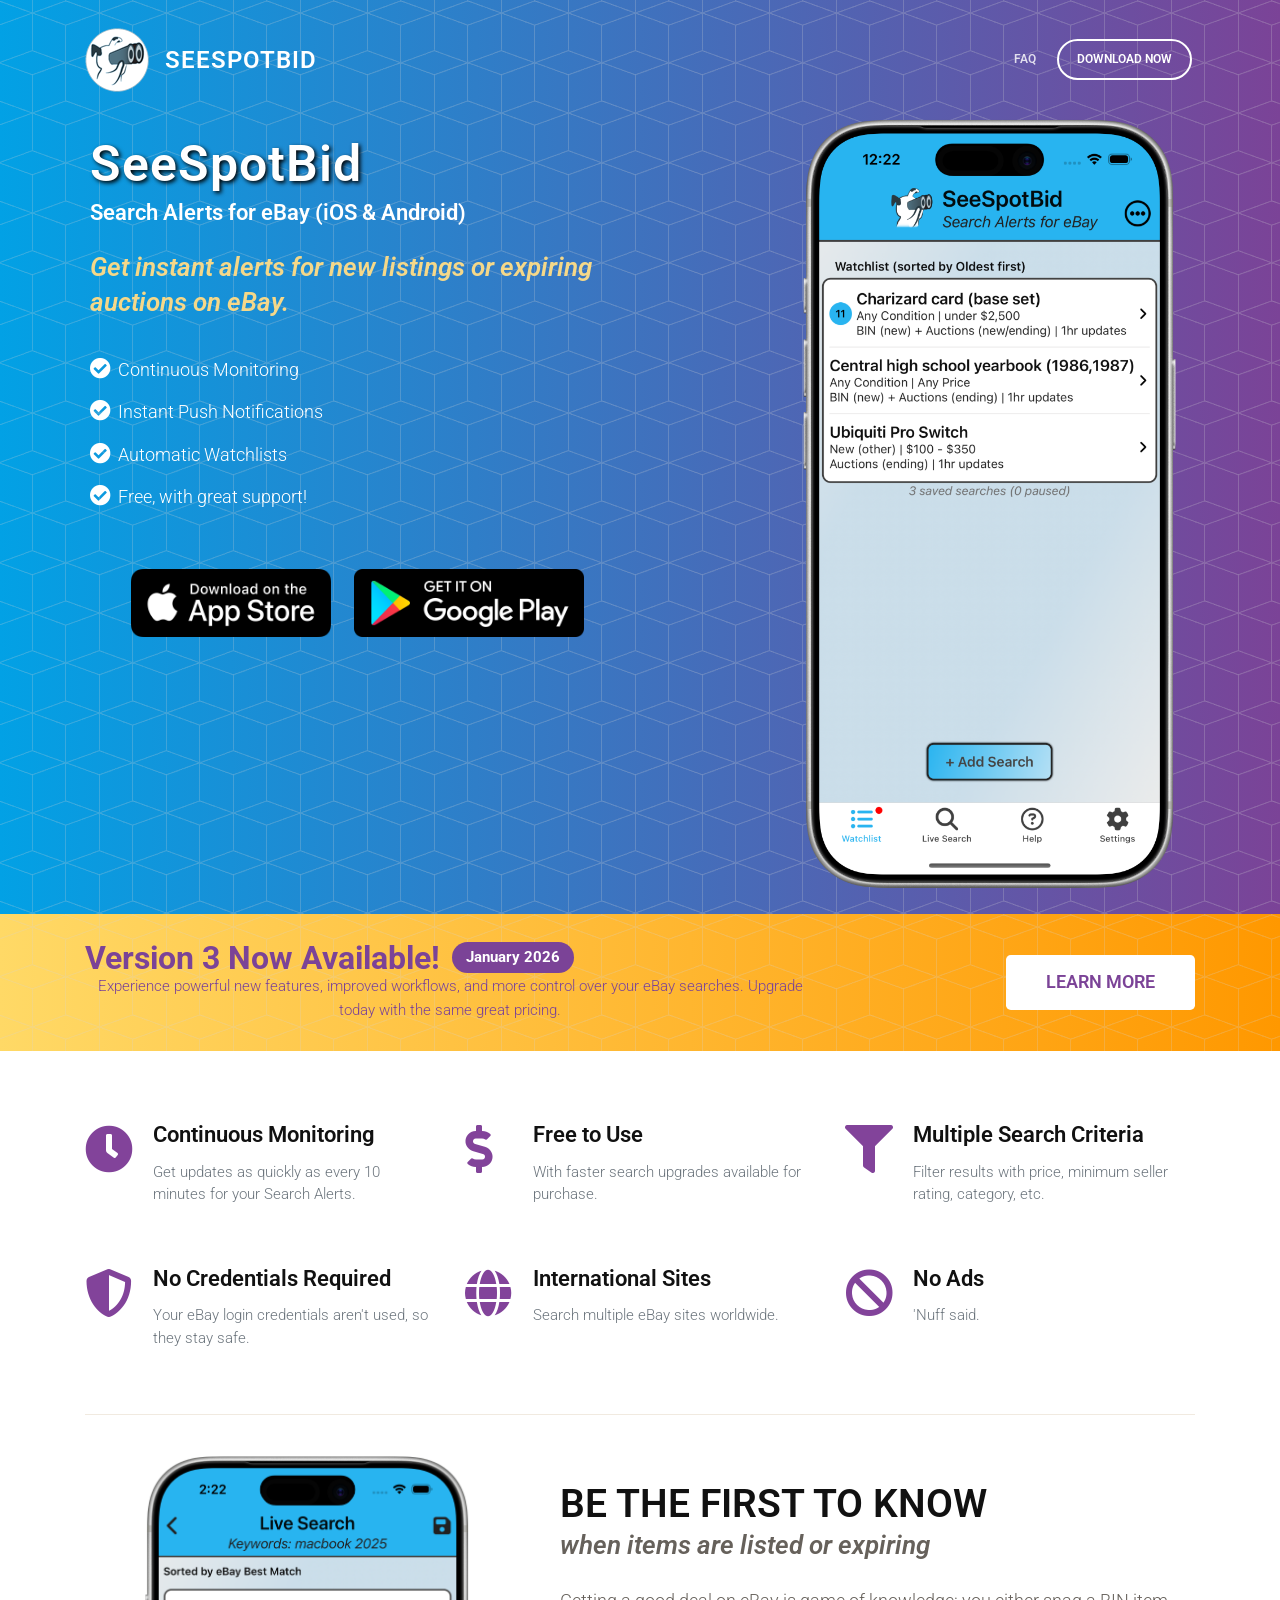
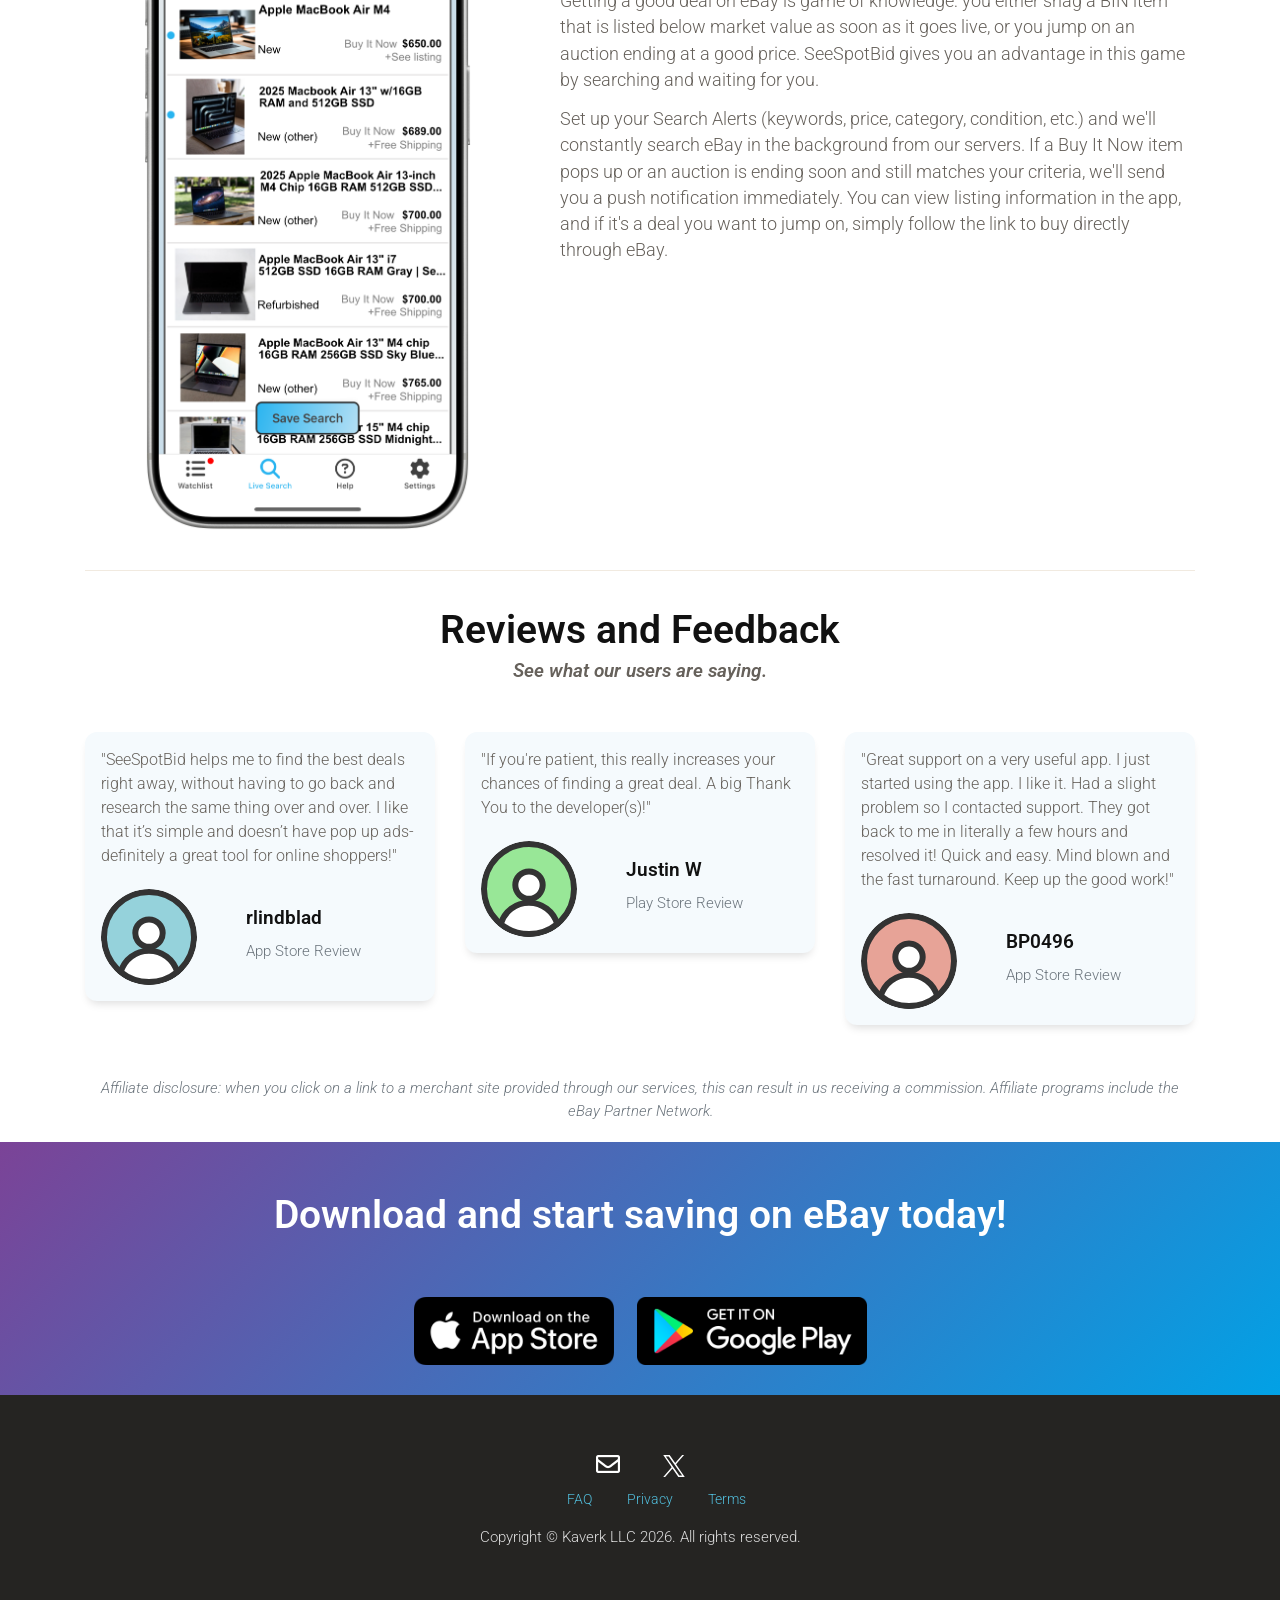
==== commit f3deb6c5: "Updated support email address" ====
--- a/index.html
+++ b/index.html
@@ -430,7 +430,7 @@
       </div>
       <div class="aa-download-section section bg-gradient" id="download" style="padding: 20px 0">
         <div class="container">
-          <div class="h2 text-center text-title text-white pb-5">Download and start saving today! </div>
+          <div class="h2 text-center text-title text-white pb-5">Download and start saving on eBay today! </div>
 
           <div class="row">
             <div class="col-md-12 col-sm-12" style="text-align: center">
@@ -452,7 +452,7 @@
     <div class="container py-5">
       <div class="row text-center">
         <div class="col-md-12">
-            <a class="btn btn-link btn-neutral" href="mailto:support@kaverk.com"><i class="far fa-envelope fa-2x" aria-hidden="true"></i></a>
+            <a class="btn btn-link btn-neutral" href="mailto:support@seespotbid.app"><i class="far fa-envelope fa-2x" aria-hidden="true"></i></a>
             <a class="btn btn-link btn-neutral" href="https://www.x.com/seespotbid" target="_blank" rel="noopener" title="SeeSpotBid on X">
               <img src="images/xlogo.svg" alt="X logo" style="width:22px; height:22px; vertical-align:middle;">
             </a>
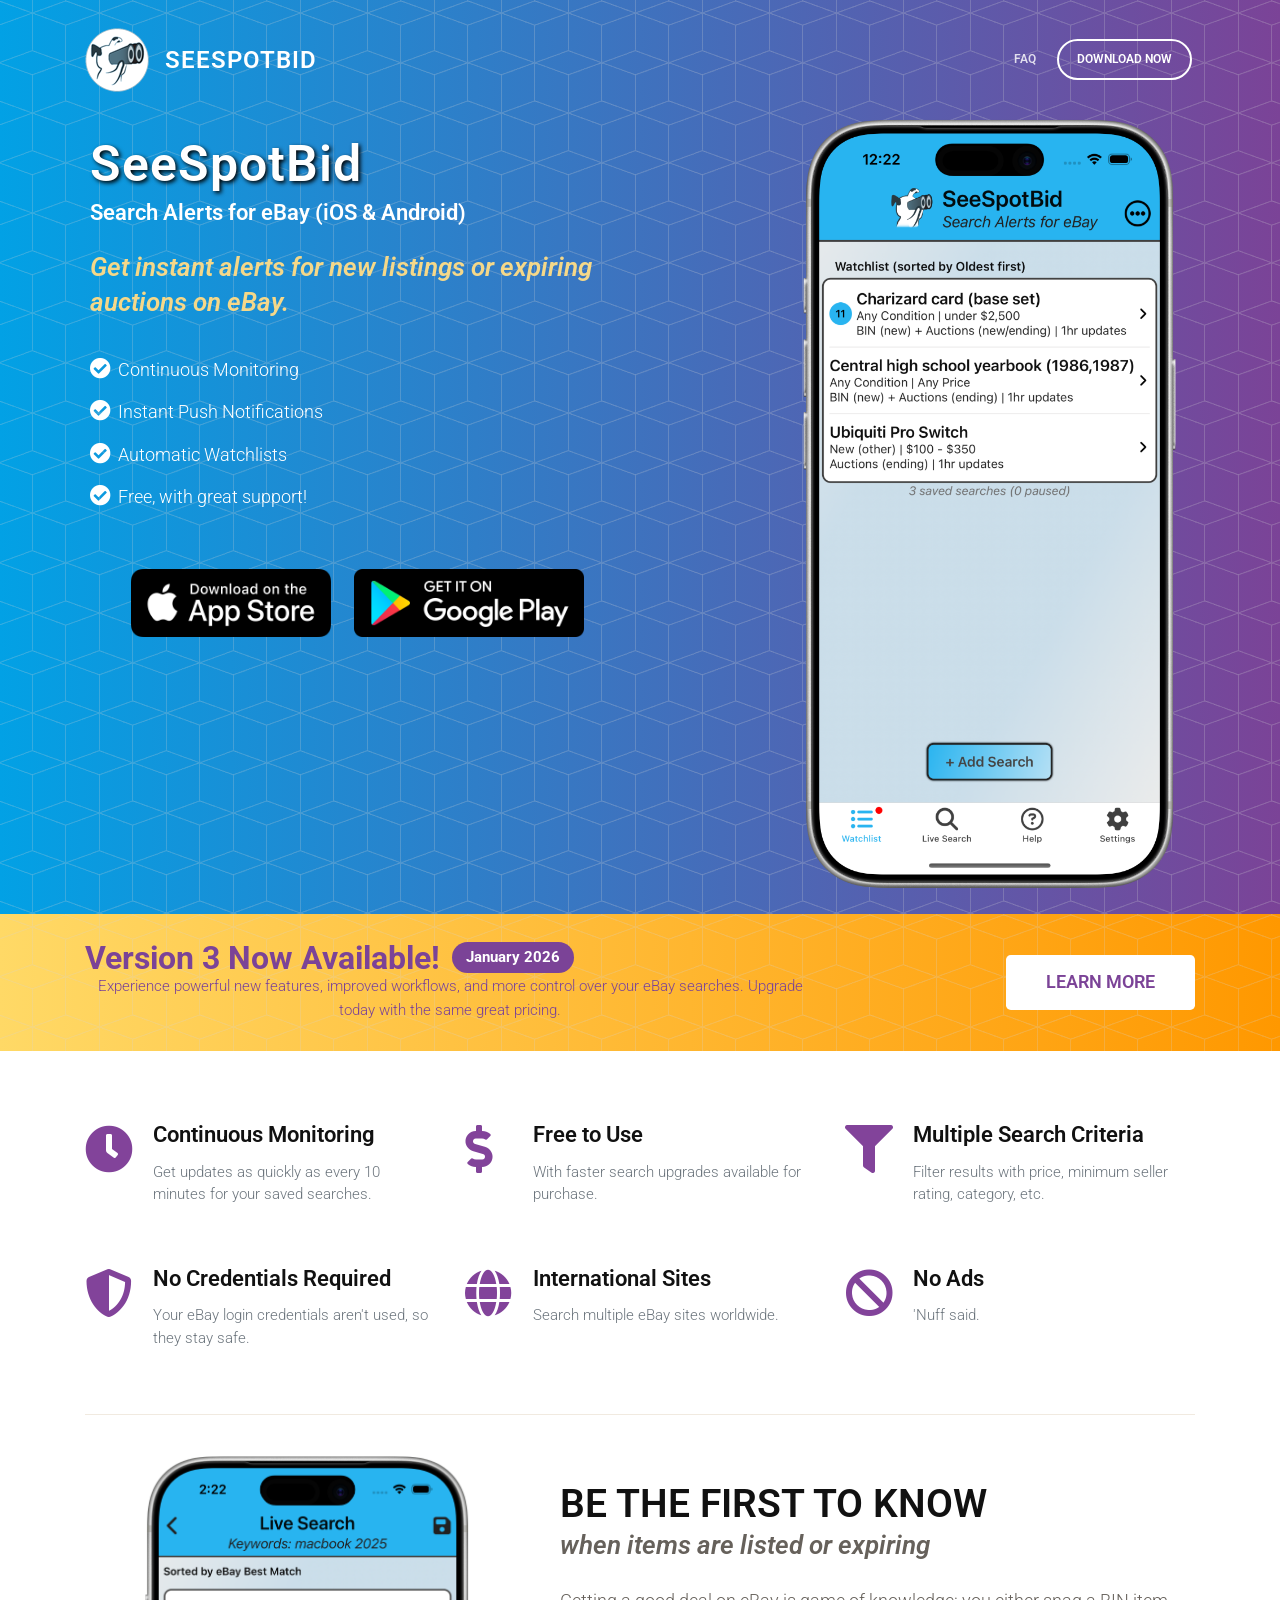
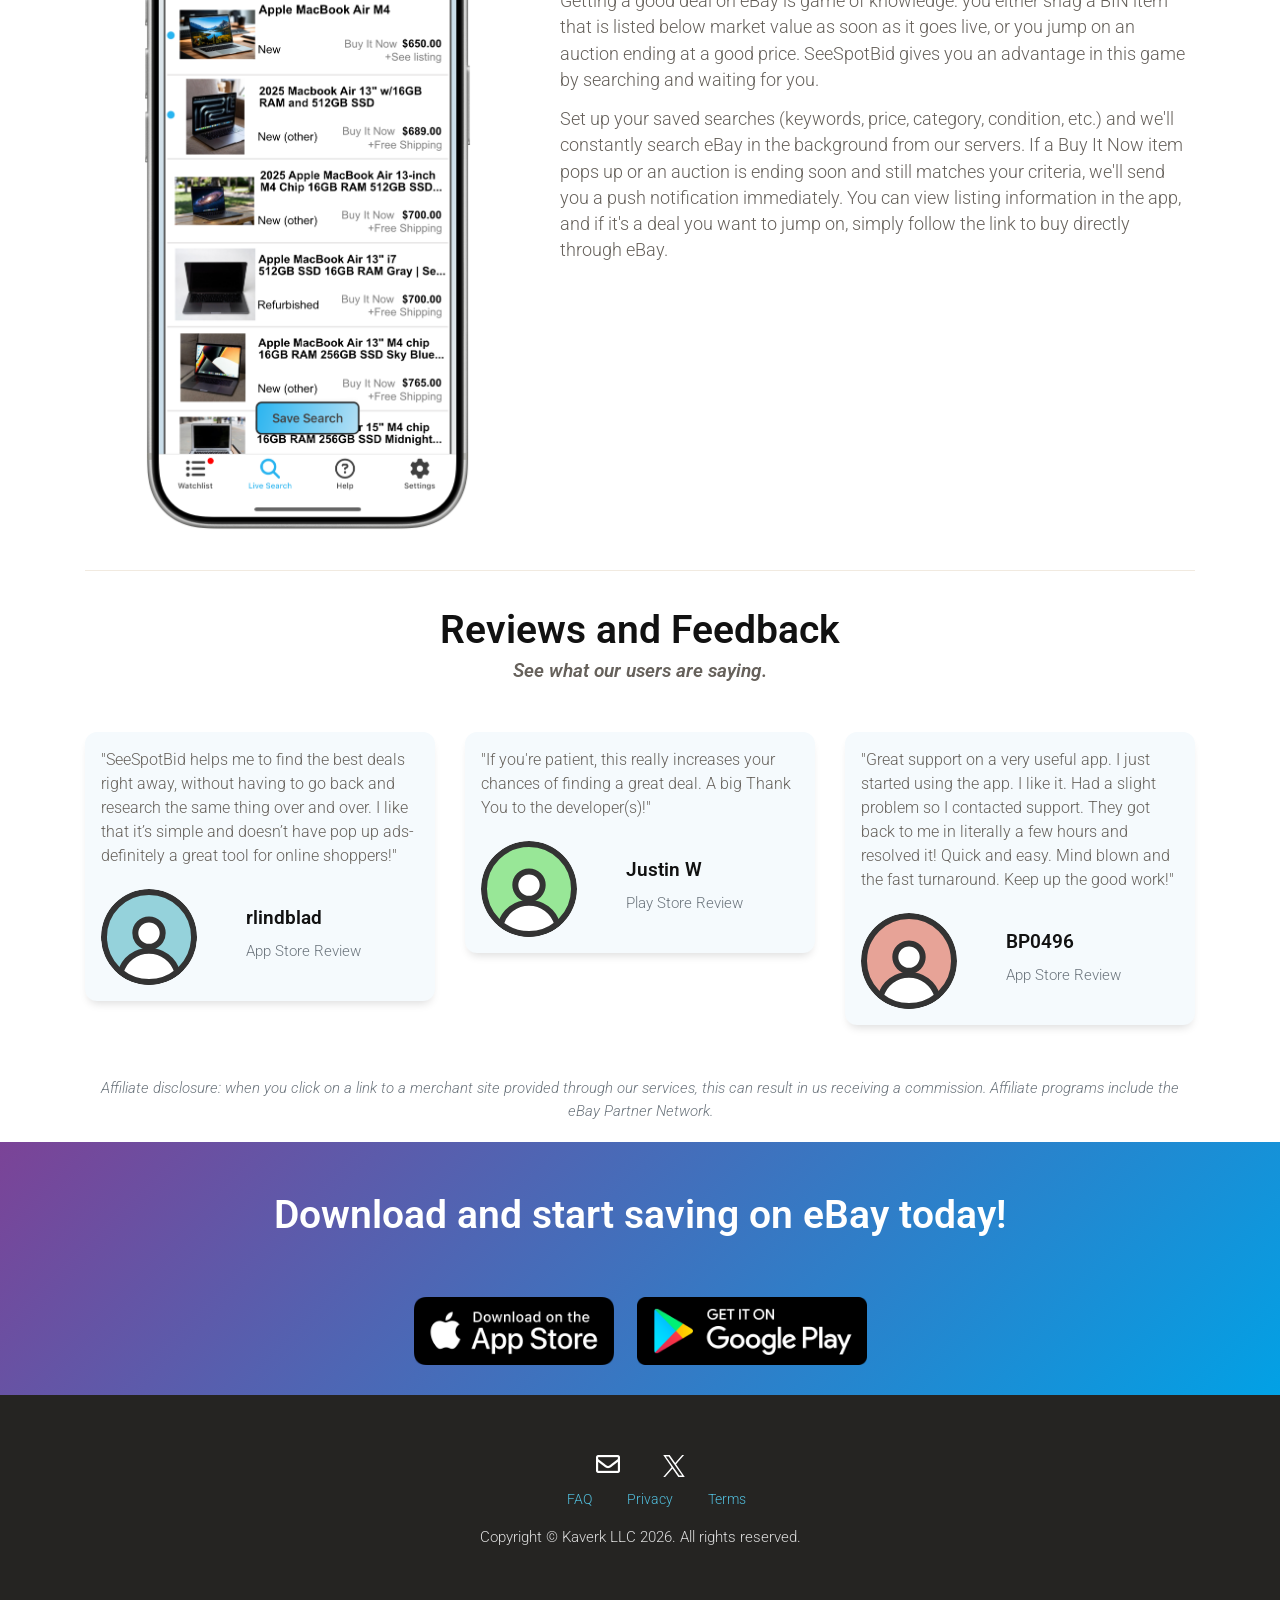
==== commit 74e755f3: "Updated FAQ page to match the one in the app Updated "search alert" to "saved search" throughout" ====
--- a/index.html
+++ b/index.html
@@ -306,7 +306,7 @@
               <div class="icon icon-danger"><i class="fa fa-clock" aria-hidden="true"></i></div>
               <div class="description">
                 <div class="h4">Continuous Monitoring</div>
-                <p class="text-muted">Get updates as quickly as every 10 minutes for your Search Alerts.</p>
+                <p class="text-muted">Get updates as quickly as every 10 minutes for your saved searches.</p>
               </div>
             </div>
             <div class="col-lg-4 col-md-6 col-sm-12">
@@ -361,7 +361,7 @@
               <p class="h3 pt-0 mt-0 mb-3" style="vertical-align: top"><i>when items are listed or expiring</i></p>
               <p class="pt-2" style="font-size: 1.25em">Getting a good deal on eBay is game of knowledge: you either snag a BIN item that is listed below market value as soon as it goes live, or you jump on an auction 
                 ending at a good price. SeeSpotBid gives you an advantage in this game by searching and waiting for you.</p>
-                <p class="pt-2" style="font-size: 1.25em">Set up your Search Alerts (keywords, price, category, condition, 
+                <p class="pt-2" style="font-size: 1.25em">Set up your saved searches (keywords, price, category, condition, 
                   etc.) and we'll constantly search eBay in the background from our servers. If a Buy It Now item pops up or an auction is ending soon 
                   and still matches your criteria, we'll send you a push notification immediately. You can view listing information 
                   in the app, and if it's a deal you want to jump on, simply follow the link to buy directly through eBay.</p>
--- a/css/main.css
+++ b/css/main.css
@@ -193,3 +193,11 @@
 .aa-footer a.credit {
   color: inherit;
   border-bottom: 1px dashed; }
+
+/* FAQ specific styles */
+.faq-divider {
+  border: 0;
+  height: 4px;
+  background: linear-gradient(90deg, rgba(0,0,0,0.08), rgba(0,0,0,0.15));
+  margin: 2rem 0;
+}
